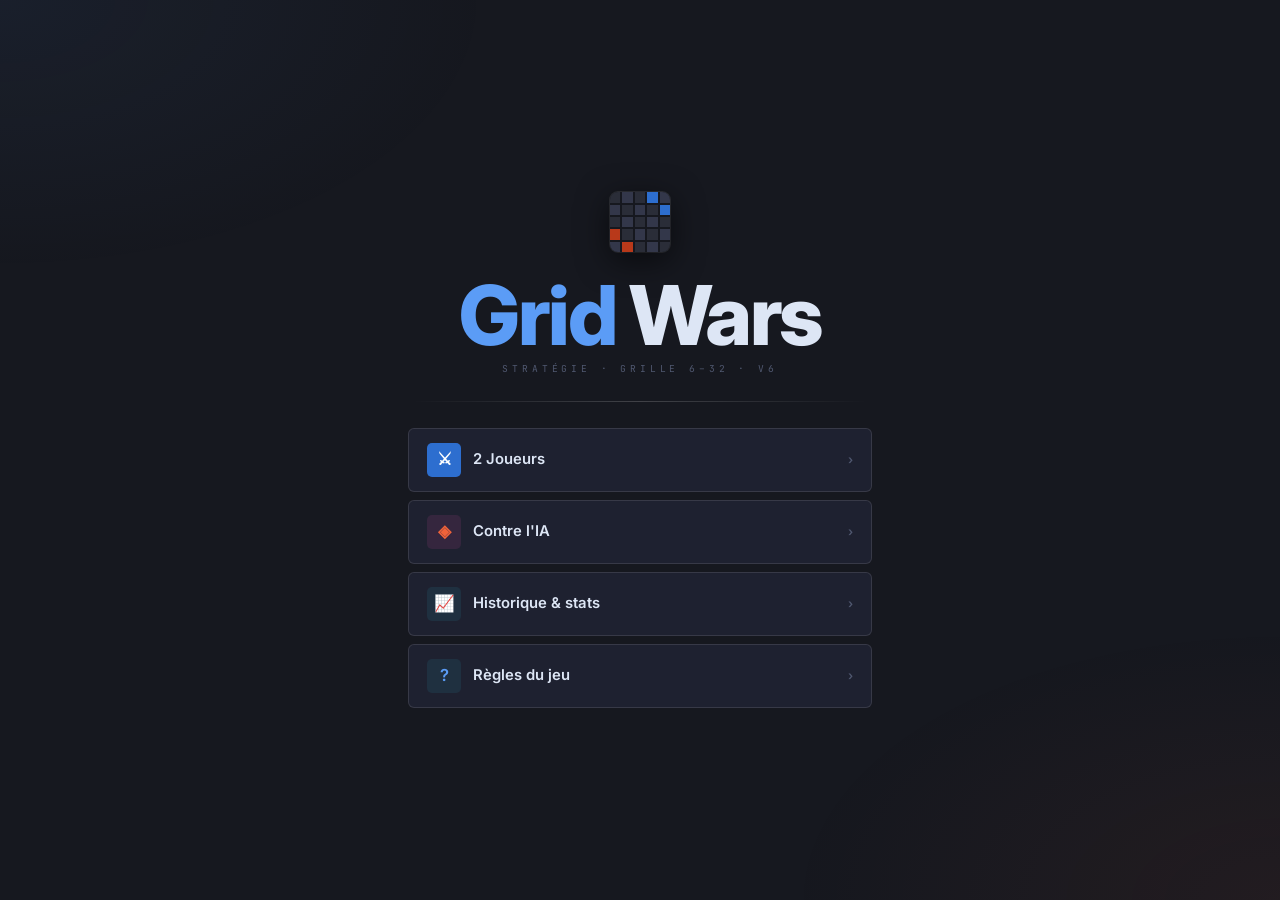
==== Grid-Wars-v4-menu.html @ 74c4ce73 "Add files via upload" ====
<!DOCTYPE html>
<html lang="fr" data-bs-theme="dark">
<head>
<meta charset="UTF-8">
<meta name="viewport" content="width=device-width, initial-scale=1.0">
<title>GRID WARS</title>
<link href="https://cdn.jsdelivr.net/npm/bootstrap@5.3.0/dist/css/bootstrap.min.css" rel="stylesheet">
<link href="https://fonts.googleapis.com/css2?family=Inter:wght@400;500;600;700;800&family=JetBrains+Mono:wght@400;500;600&display=swap" rel="stylesheet">
<style>
:root {
  /* ─ background layers */
  --bg:   #16181f;
  --bg2:  #1e2130;
  --bg3:  #252840;
  --bg4:  #2c3050;
  --surface: #11131a;

  /* ─ player 1 — electric blue */
  --p1:      #5b9cf6;
  --p1-d:    #2d6ecf;
  --p1-dim:  rgba(91,156,246,.14);
  --p1-bdr:  rgba(91,156,246,.5);

  /* ─ player 2 — red-orange */
  --p2:      #f0633a;
  --p2-d:    #b8391a;
  --p2-dim:  rgba(240,99,58,.14);
  --p2-bdr:  rgba(240,99,58,.5);

  /* ─ grid neutrals */
  --sq-a:   #2a2d38;   /* dark square  */
  --sq-b:   #33374a;   /* light square */

  /* ─ accents */
  --gold:   #e8b84b;
  --good:   #4caf7d;
  --danger: #e85555;

  /* ─ text */
  --txt:    #dde6f5;
  --txt-2:  #8f9fc0;
  --txt-3:  #505870;

  /* ─ borders */
  --bdr:    rgba(255,255,255,.06);
  --bdr-md: rgba(255,255,255,.11);
  --bdr-hi: rgba(255,255,255,.18);

  --r: 6px;
  --shadow: 0 4px 20px rgba(0,0,0,.55);
}

*,*::before,*::after{box-sizing:border-box;margin:0;padding:0}

html{font-size:16.5px}

body {
  font-family:'Inter',sans-serif;
  background:var(--bg);
  color:var(--txt);
  font-size:16.5px;
  line-height:1.25;
  height:100vh;
  overflow:hidden;
}

/* ─── BACKGROUND ─────────────────────────────── */
.bg-noise {
  position:fixed;inset:0;z-index:0;pointer-events:none;
  background:
    radial-gradient(ellipse 70% 55% at 0% 0%,  rgba(91,156,246,.06) 0%,transparent 55%),
    radial-gradient(ellipse 70% 55% at 100% 100%, rgba(240,99,58,.06) 0%,transparent 55%);
}

/* ─── SCREENS ─────────────────────────────────── */
.screen{
  display:none;position:relative;z-index:10;
  height:100vh;flex-direction:column;
  align-items:center;justify-content:center;
}
.screen.active{display:flex}

/* ═══════════════════════════════════════════════
   MENU
═══════════════════════════════════════════════ */
.menu-wrap{
  display:flex;flex-direction:column;align-items:center;
  text-align:center;width:100%;max-width:400px;padding:0 28px;
}

/* mini grid logo */
.logo-grid{
  display:grid;grid-template-columns:repeat(5,1fr);
  width:60px;height:60px;gap:2px;margin-bottom:22px;
  border-radius:8px;overflow:hidden;
  box-shadow:0 8px 32px rgba(0,0,0,.6), 0 0 0 1px var(--bdr-md);
}
.logo-grid .c{display:block}
.logo-grid .ca{background:var(--sq-a)}
.logo-grid .cb{background:var(--sq-b)}
.logo-grid .cp1{background:var(--p1-d)}
.logo-grid .cp2{background:var(--p2-d)}

.logo-name{
  font-size:clamp(2.6rem,9vw,5rem);
  font-weight:800;
  letter-spacing:-.03em;
  line-height:1;
  color:var(--txt);
}
.logo-name em{font-style:normal;color:var(--p1)}

.logo-tag{
  font-family:'JetBrains Mono',monospace;
  font-size:.58rem;letter-spacing:.4em;
  color:var(--txt-3);text-transform:uppercase;
  margin-top:6px;
}

.divider{
  width:100%;height:1px;
  margin:26px 0;
  background:linear-gradient(90deg,transparent,var(--bdr-hi),transparent);
}

.menu-btns{display:flex;flex-direction:column;gap:8px;width:100%}

/* ─ main buttons */
.mbtn{
  display:flex;align-items:center;gap:12px;
  padding:14px 18px;width:100%;
  background:var(--bg2);border:1px solid var(--bdr-md);
  border-radius:var(--r);cursor:pointer;
  font-family:'Inter',sans-serif;font-size:.9rem;font-weight:600;
  color:var(--txt);
  transition:background .15s,border-color .15s,transform .1s,box-shadow .15s;
  text-align:left;
}
.mbtn .ico{
  width:34px;height:34px;border-radius:5px;
  display:flex;align-items:center;justify-content:center;
  font-size:1rem;flex-shrink:0;
}
.mbtn .lbl{flex:1}
.mbtn .arr{color:var(--txt-3);font-size:.75rem;transition:transform .15s,color .15s}
.mbtn:hover{background:var(--bg3);border-color:var(--p1);box-shadow:0 0 0 3px rgba(91,156,246,.1);transform:translateY(-1px)}
.mbtn:hover .arr{transform:translateX(4px);color:var(--p1)}
.mbtn:active{transform:translateY(0)}
.mbtn.primary .ico{background:var(--p1-d);color:#fff}
.mbtn.vs .ico{background:#35263e;color:var(--p2)}
.mbtn.info .ico{background:#1f3040;color:var(--p1)}

/* ═══════════════════════════════════════════════
   SCREEN CARDS
═══════════════════════════════════════════════ */
.card-wrap{
  background:var(--bg2);border:1px solid var(--bdr-md);
  border-radius:12px;padding:32px 28px;
  max-width:510px;width:calc(100% - 40px);
  box-shadow:var(--shadow);
}
/* garde les vars si on combine avec .card Bootstrap */
.card-wrap.card{background:var(--bg2);border-color:var(--bdr-md)}
.card-title{
  font-size:clamp(1.4rem,3vw,1.9rem);font-weight:800;
  letter-spacing:-.02em;color:var(--txt);margin-bottom:3px;
}
.card-sub{
  font-family:'JetBrains Mono',monospace;font-size:.58rem;
  letter-spacing:.28em;color:var(--txt-3);text-transform:uppercase;
  margin-bottom:24px;
}

/* difficulty cards */
.diff-grid{display:grid;grid-template-columns:repeat(3,1fr);gap:10px;margin-bottom:20px}
.diff-card{
  background:var(--bg3);border:1px solid var(--bdr-md);border-radius:8px;
  padding:16px 8px;cursor:pointer;text-align:center;
  transition:border-color .15s,background .15s,transform .12s,box-shadow .15s;
}
.diff-card:hover{border-color:var(--p1);background:var(--bg4);transform:translateY(-2px);box-shadow:0 4px 16px rgba(91,156,246,.12)}
.diff-card .dk{font-size:1.6rem;margin-bottom:8px}
.diff-card .dl{font-family:'JetBrains Mono',monospace;font-size:.55rem;color:var(--p1);letter-spacing:.1em;text-transform:uppercase}
.diff-card .dd{font-size:.72rem;color:var(--txt-2);margin-top:3px}

.back{
  font-family:'JetBrains Mono',monospace;font-size:.6rem;
  color:var(--txt-3);letter-spacing:.15em;cursor:pointer;
  display:inline-flex;align-items:center;gap:6px;text-transform:uppercase;
  transition:color .15s;
}
.back::before{content:'←'}
.back:hover{color:var(--p1)}

/* rules */
.rules-list{list-style:none;display:flex;flex-direction:column;gap:6px;margin-bottom:18px}
.rules-list li{
  font-size:.84rem;line-height:1.5;padding:9px 12px;
  background:var(--bg3);border-radius:4px;
  border-left:3px solid var(--p1);color:var(--txt);
}
.rules-list li .tag{color:var(--p1);font-weight:700;margin-right:4px}
.rules-list li .cost{color:var(--gold);font-family:'JetBrains Mono',monospace;font-size:.78rem}
.rules-note{
  font-size:.78rem;color:var(--txt-2);
  border-top:1px solid var(--bdr);padding-top:12px;line-height:1.8;
}
.rules-note strong{color:var(--gold)}

/* ═══════════════════════════════════════════════
   GAME
═══════════════════════════════════════════════ */
#game{justify-content:flex-start;padding:0;align-items:stretch}

/* ── HUD bar */
.hud{
  width:100%;display:flex;align-items:stretch;
  background:var(--bg2);border-bottom:1px solid var(--bdr-md);
  flex-shrink:0;position:relative;z-index:20;
}
.hud::after{
  content:'';position:absolute;bottom:-1px;left:0;right:0;height:2px;
  background:linear-gradient(90deg,var(--p1),transparent 35%,transparent 65%,var(--p2));
  opacity:.45;
}

/* HUD multi-joueurs (jusqu'à 4) */
#hudStrip{display:flex;flex-wrap:wrap;align-items:stretch;flex:1;gap:0}
.hud-chip{
  flex:1 1 22%;min-width:100px;display:flex;flex-direction:column;justify-content:center;
  padding:8px 10px;gap:4px;position:relative;border-right:1px solid var(--bdr);
  text-align:left;
}
.hud-chip:last-child{border-right:none}
.hud-chip .hud-bar{width:100%;max-width:140px}
.hud-chip .hud-row{flex-direction:row}
.hud-chip.p-right{text-align:right;align-items:flex-end}
.hud-chip.p-right .hud-row{flex-direction:row-reverse}
.hud-chip::before{
  content:'';position:absolute;left:0;top:0;bottom:0;width:3px;
  background:var(--chip);box-shadow:0 0 8px var(--chip);
  opacity:.35;
}
.hud-chip.active-turn::before{opacity:1}
.hud-chip.active-turn{
  filter:brightness(1.25) saturate(1.18);
}
.hud-side{display:none}
.hud-name{
  font-family:'JetBrains Mono',monospace;
  font-size:.55rem;
  letter-spacing:.12em;color:var(--txt-3);text-transform:uppercase;
}
.hud-pts{
  font-size:clamp(.85rem,1.8vw,1.15rem);
  font-weight:800;letter-spacing:-.02em;line-height:1;
  color:var(--chip);
}
.hud-row{display:flex;align-items:center;gap:8px}
.hud-bar{
  width:clamp(50px,7vw,120px);height:3px;
  background:rgba(255,255,255,.06);border-radius:2px;overflow:hidden;
}
.hud-bar-fill{height:100%;border-radius:2px;transition:width .35s ease;background:var(--chip)}
.hud-res{font-family:'JetBrains Mono',monospace;font-size:.55rem;color:var(--gold)}
.hud-stars{display:flex;gap:3px;align-items:center}
.hud-stars .star{
  font-size:.62rem;
  line-height:1;
  color:rgba(255,255,255,.18);
  transform:translateY(1px);
}
.hud-stars .star.on{
  color:var(--c);
  text-shadow:0 0 10px color-mix(in srgb,var(--c) 55%, transparent);
  animation:starPulse .9s ease-in-out infinite;
}

.hud-center{
  display:flex;flex-direction:column;align-items:center;
  justify-content:center;padding:8px 12px;min-width:72px;gap:3px;
  flex:0 0 auto;border-left:1px solid var(--bdr);border-right:1px solid var(--bdr);
}
.hud-turn{
  font-family:'JetBrains Mono',monospace;
  font-size:.62rem;
  color:var(--gold);letter-spacing:.1em;
}
.hud-who{font-size:.65rem;font-weight:700;color:var(--txt-2);letter-spacing:.03em;text-align:center;max-width:8rem}
.hud-actions{font-size:.58rem;color:var(--txt-3);font-family:'JetBrains Mono',monospace}
.hud-dot{
  width:7px;height:7px;border-radius:50%;
  animation:dotPulse 1.8s ease-in-out infinite;
}
@keyframes dotPulse{0%,100%{transform:scale(1);opacity:.8}50%{transform:scale(1.45);opacity:1}}

/* ── GRID */
.grid-wrap{
  flex:1;width:100%;overflow:hidden;
  cursor:grab;touch-action:none;position:relative;
  background:var(--surface);
}
.grid-wrap:active{cursor:grabbing}
#gridPan{width:100%;transform-origin:top left;will-change:transform}

/* colonnes = CONFIG.gridSize (défini en JS dans render()) */
.grid{
  display:grid;
  grid-template-columns:repeat(12,1fr); /* fallback avant 1er render */
  gap:1px;width:100%;aspect-ratio:1;
  padding:1px;background:rgba(0,0,0,.5);
}

.tile{
  aspect-ratio:1;cursor:pointer;
  display:flex;align-items:center;justify-content:center;
  font-size:clamp(.7rem,1.2vw,1.5rem);
  transition:filter .12s,box-shadow .12s;
  position:relative;overflow:hidden;
  user-select:none;
  border-radius:6px;
  border:2px solid transparent;
}
.tile.sq-a{background:var(--sq-a)}
.tile.sq-b{background:var(--sq-b)}
.tile:hover{filter:brightness(1.18)}

/* Couleurs tuiles joueurs : --pc par joueur (injecté JS #dynamicColors) */
.tile.p1,.tile.p2,.tile.p3,.tile.p4{--pc:var(--p1)}
.tile.p2{--pc:var(--p2)}
.tile.p3{--pc:var(--p3)}
.tile.p4{--pc:var(--p4)}
.tile.p1,.tile.p2,.tile.p3,.tile.p4{
  background:linear-gradient(145deg,color-mix(in srgb,var(--pc) 88%,#000),color-mix(in srgb,var(--pc) 52%,#2a2a3a))!important;
  box-shadow:inset 0 0 0 1.5px color-mix(in srgb,var(--pc) 75%,transparent),0 0 8px color-mix(in srgb,var(--pc) 35%,transparent);
  border:2px solid color-mix(in srgb,var(--pc) 65%,transparent)!important;
}

.tile.citadel{
  animation:cPulse 2.8s ease-in-out infinite;
  border-style:dashed!important;
  box-shadow:inset 0 0 0 2.5px var(--pc),0 0 18px color-mix(in srgb,var(--pc) 45%,transparent)!important;
  border-color:color-mix(in srgb,var(--pc) 80%,#fff)!important;
}
@keyframes cPulse{0%,100%{transform:scale(1)}50%{transform:scale(1.07)}}

/* playable / attackable highlights */
.tile.playable{
  cursor:crosshair;
  box-shadow:inset 0 0 0 2px rgba(232,184,75,.9) !important;
  animation:playBlink .85s ease-in-out infinite;
  border:2px solid rgba(232,184,75,.8);
}
.tile.playable::after{content:'';position:absolute;inset:0;background:rgba(232,184,75,.1)}
@keyframes playBlink{0%,100%{filter:brightness(1.05)}50%{filter:brightness(1.25)}}

.tile.attackable{
  cursor:crosshair;
  box-shadow:inset 0 0 0 2px rgba(232,85,85,.9) !important;
  animation:atkBlink .65s ease-in-out infinite;
  border:2px dashed rgba(232,85,85,.9);
}
.tile.attackable::after{content:'';position:absolute;inset:0;background:rgba(232,85,85,.12)}
@keyframes atkBlink{0%,100%{filter:brightness(1)}50%{filter:brightness(1.2)}}

/* tile spawn animation */
@keyframes tSpawn{
  0%  {transform:scale(.2) rotate(-12deg);opacity:0}
  70% {transform:scale(1.1) rotate(2deg)}
  100%{transform:scale(1) rotate(0);opacity:1}
}
.tile.just-placed{animation:tSpawn .3s cubic-bezier(.34,1.56,.64,1) forwards}

/* tile icons */
.tile-ico{
  position:relative;z-index:1;
  font-size:clamp(2.3rem,3.85vw,4.7rem);
  line-height:1;pointer-events:none;
  filter:drop-shadow(0 1px 2px rgba(0,0,0,.6));
}

/* ── ACTION BAR (DYNAMIC ISLAND) */
.action-bar{
  width:auto;display:flex;align-items:center;gap:0;padding:0;
  background:transparent;border:none;
  flex-shrink:0;position:absolute;bottom:20px;left:50%;transform:translateX(-50%);z-index:20;
}

/* island container */
.action-bar::before{
  content:'';position:absolute;inset:-8px;
  background:var(--bg2);border:1px solid var(--bdr-md);
  border-radius:50px;z-index:-1;
  box-shadow:0 12px 40px rgba(0,0,0,.7);
}

.abtn{
  display:flex;align-items:center;justify-content:center;gap:6px;
  padding:10px 14px;border-radius:0;cursor:pointer;
  font-family:'Inter',sans-serif;font-size:.75rem;font-weight:600;
  background:transparent;border:none;color:var(--txt);
  transition:color .15s,background .15s;
  position:relative;z-index:1;
}

.abtn:first-child{border-radius:50px 0 0 50px;padding-left:18px}
.abtn:last-child{border-radius:0 50px 50px 0;padding-right:18px}

.abtn:not(.sq):hover{
  background:rgba(91,156,246,.15);color:var(--p1);
}

.abtn.sq{
  flex:0 0 auto;padding:12px 12px;font-size:1rem;
  border-radius:50%;background:rgba(91,156,246,.2);
  border:1px solid rgba(91,156,246,.4);
  margin:0 4px;
  transition:background .15s,border-color .15s,transform .15s;
}

.abtn.sq:hover{
  background:var(--p1);border-color:var(--p1);
  color:#fff;transform:scale(1.1);
}

.abtn.sq.primary{
  background:var(--p1-d);border-color:var(--p1);
  color:#fff;font-weight:700;
}

.abtn.sq.primary:hover{
  background:var(--p1);transform:scale(1.15);
  box-shadow:0 0 16px rgba(91,156,246,.4);
}

/* ═══════════════════════════════════════════════
   RADIAL MENU  ← fixed version
═══════════════════════════════════════════════ */
#radialMenu{
  display:none;
  position:fixed;
  left:0;top:0;          /* ← critical: anchor at viewport origin */
  width:0;height:0;
  z-index:900;
  pointer-events:none;
  --radP: var(--p1);
}
#radialMenu.open{display:block;pointer-events:all}

.rad-overlay{
  position:fixed;inset:0;z-index:-1;
  background:rgba(16,18,26,.6);
  backdrop-filter:blur(5px);
}

.rad-btn{
  position:absolute;
  width:clamp(60px,5.8vw,82px);
  height:clamp(70px,7vw,95px);
  border-radius:10px;
  background:var(--bg3);
  border:1.5px solid var(--bdr-hi);
  display:flex;flex-direction:column;align-items:center;justify-content:center;gap:2px;
  cursor:pointer;
  /* centre on the computed point via transform only – no negative margins */
  transform:translate(-50%,-50%) scale(1);
  font-size:clamp(1.6rem,2.2vw,2rem);
  box-shadow:0 8px 28px rgba(0,0,0,.65);
  transition:background .14s,border-color .14s,box-shadow .14s;
  animation:radPop .2s cubic-bezier(.34,1.56,.64,1) both;
  opacity:0;
  z-index:2;
}
@keyframes radPop{
  0%  {opacity:0;transform:translate(-50%,-50%) scale(.15)}
  100%{opacity:1;transform:translate(-50%,-50%) scale(1)}
}
.rad-btn:not(.cant):hover{
  background:color-mix(in srgb,var(--radP) 28%, var(--bg3));
  border-color:var(--radP);
  box-shadow:0 8px 28px rgba(0,0,0,.55),0 0 0 3px color-mix(in srgb,var(--radP) 30%, transparent);
  transform:translate(-50%,-50%) scale(1.08) !important;
}
.rad-btn.cant{opacity:.22;cursor:not-allowed;pointer-events:none}

.rad-lbl{
  font-family:'Inter',sans-serif;
  font-size:.48rem;color:var(--txt);line-height:1;
  letter-spacing:.02em;font-weight:600;
}
.rad-btn:not(.cant):hover .rad-lbl{color:#fff}

.rad-center{
  position:absolute;
  width:28px;height:28px;border-radius:50%;
  background:var(--bg2);border:1px solid var(--bdr-hi);
  display:flex;align-items:center;justify-content:center;
  cursor:pointer;
  transform:translate(-50%,-50%);
  color:var(--txt-3);font-size:.85rem;
  transition:.15s;z-index:1;
}
.rad-center{z-index:5;}
.rad-center:hover{border-color:var(--danger);color:var(--danger)}

/* ═══════════════════════════════════════════════
   MODAL
═══════════════════════════════════════════════ */
.modal-content{
  background:var(--bg2) !important;
  border:1px solid var(--bdr-hi) !important;
  box-shadow:0 24px 64px rgba(0,0,0,.7) !important;
  border-radius:10px !important;
  font-family:'Inter',sans-serif;
}
.modal-header{
  background:var(--bg3) !important;
  border-bottom:1px solid var(--bdr) !important;
  padding:14px 20px !important;
}
.modal-title-text{
  font-size:.95rem;font-weight:800;
  letter-spacing:-.01em;color:var(--txt);
}
.modal-body{padding:18px 20px !important;color:var(--txt)}
.btn-close-white{filter:invert(1) opacity(.4)}
.btn-close-white:hover{filter:invert(1) opacity(.9)}

.atk-preview{
  background:var(--bg3);border:1px solid rgba(240,99,58,.2);
  border-radius:8px;padding:14px;margin-bottom:14px;
  display:flex;align-items:center;gap:14px;
}
.atk-preview .a-ico{font-size:7rem}
.atk-preview .a-info{
  font-family:'JetBrains Mono',monospace;font-size:.68rem;
  color:var(--txt-2);line-height:1.75;
}
.atk-preview .a-info strong{
  display:block;font-family:'Inter',sans-serif;
  font-size:.9rem;font-weight:700;color:var(--txt);margin-bottom:3px;
}

.btn-atk{
  width:100%;background:transparent;
  border:1.5px solid var(--p2);color:var(--p2);
  font-family:'Inter',sans-serif;font-weight:700;font-size:.88rem;
  padding:12px;border-radius:var(--r);cursor:pointer;
  transition:.2s;
}
.btn-atk:hover:not(:disabled){
  background:var(--p2);color:#fff;
  box-shadow:0 4px 16px rgba(240,99,58,.3);
}
.btn-atk:disabled{opacity:.2;cursor:not-allowed}

/* ═══════════════════════════════════════════════
   WIN OVERLAY
═══════════════════════════════════════════════ */
.win-overlay{
  position:fixed;inset:0;z-index:950;
  display:none;align-items:center;justify-content:center;flex-direction:column;
  background:rgba(16,18,26,.92);backdrop-filter:blur(14px);
}
.win-overlay.active{display:flex}

.win-badge{
  background:var(--bg2);border:1px solid var(--bdr-hi);
  border-radius:16px;padding:48px 60px;text-align:center;
  box-shadow:0 32px 80px rgba(0,0,0,.7);
  display:flex;flex-direction:column;align-items:center;gap:12px;
  animation:wSlide .5s cubic-bezier(.22,1,.36,1) forwards;
}
@keyframes wSlide{
  0%{transform:translateY(36px);opacity:0}
  100%{transform:translateY(0);opacity:1}
}
.win-icon{
  font-size:3.2rem;
  animation:wIcon .65s .25s cubic-bezier(.34,1.56,.64,1) both;
}
@keyframes wIcon{
  0%{transform:scale(0) rotate(-25deg);opacity:0}
  100%{transform:scale(1) rotate(0);opacity:1}
}
.win-title{
  font-size:clamp(1.8rem,7vw,3.2rem);
  font-weight:800;letter-spacing:-.03em;
}
.win-title.p1{color:var(--p1)}
.win-title.p2{color:var(--p2)}
.win-sub{
  font-family:'JetBrains Mono',monospace;font-size:.62rem;
  color:var(--txt-3);letter-spacing:.3em;text-transform:uppercase;
}
#particleCanvas{position:fixed;inset:0;width:100%;height:100%;pointer-events:none;z-index:-1}

/* ─ util */
.mt3{margin-top:14px!important}

/* ══ TINTS UNITÉS (couleur joueur = --pc) ══════════════════════════════ */
.tile.t-outpost{background:linear-gradient(145deg,color-mix(in srgb,var(--pc) 95%,#fff),color-mix(in srgb,var(--pc) 60%,#ccc))!important}
.tile.t-bastion{background:linear-gradient(145deg,color-mix(in srgb,var(--pc) 55%,#000),color-mix(in srgb,var(--pc) 70%,#1e293b))!important}
.tile.t-fortress{background:linear-gradient(145deg,color-mix(in srgb,var(--pc) 35%,#000),color-mix(in srgb,var(--pc) 50%,#0f172a))!important}
.tile.t-reserve{background:linear-gradient(145deg,color-mix(in srgb,var(--pc) 45%,#0369a1),color-mix(in srgb,var(--pc) 65%,#38bdf8))!important}
.tile.t-armory{background:linear-gradient(145deg,color-mix(in srgb,var(--pc) 40%,#334155),color-mix(in srgb,var(--pc) 55%,#64748b))!important}

/* ══ ACTION BAR BUTTONS ══════════════════════════ */
.abtn-eco{
  padding:10px 30px;font-size:.82rem;font-weight:700;letter-spacing:.01em;
  background:rgba(91,156,246,.18);color:var(--p1);
  border-left:1px solid var(--bdr-hi);border-right:1px solid var(--bdr-hi);
  white-space:nowrap;
}
.abtn-eco:hover{background:var(--p1-d);color:#fff;}

/* ══ ATTACK RADIAL ══════════════════════════════ */
.rad-btn.atk{border-color:rgba(240,99,58,.5) !important;background:rgba(40,15,10,.85);}
.rad-btn.atk:not(.cant):hover{
  background:rgba(184,57,26,.9);border-color:var(--p2)!important;
  box-shadow:0 8px 28px rgba(0,0,0,.55),0 0 0 3px rgba(240,99,58,.25);
  transform:translate(-50%,-50%) scale(1.12) !important;
}
.rad-btn.atk:not(.cant):hover .rad-lbl,.rad-btn.atk:not(.cant):hover .rad-cost{color:#fff;}
.rad-center.atk{
  width:62px;height:62px;border-radius:50%;
  background:rgba(60,10,10,.8);border-color:rgba(240,99,58,.7);
  color:var(--p2);font-size:.6rem;font-weight:700;
  text-align:center;line-height:1.25;
}
.rad-cost{
  font-family:'JetBrains Mono',monospace;
  font-size:.52rem;color:var(--txt-2);display:block;
}

/* ══ STATS MODAL ═════════════════════════════════ */
.stat-grid{display:grid;grid-template-columns:1fr auto;gap:5px 12px;font-size:.82rem}
.stat-key{color:var(--txt-2)}
.stat-val{text-align:right;font-family:'JetBrains Mono',monospace;font-weight:600;color:var(--txt)}
.stat-winner{
  margin-top:12px;padding:10px 14px;
  background:var(--bg3);border:1px solid var(--bdr-hi);border-radius:6px;
  text-align:center;font-size:.84rem;
}

/* stats : camembert + chances (étoiles/diamants) */
.stat-pie{
  width:150px;height:150px;border-radius:50%;
  background:conic-gradient(from 90deg, var(--c1) 0 var(--a1), var(--c2) var(--a1) 100%);
  position:relative; display:flex;align-items:center;justify-content:center;
  border:1px solid var(--bdr-hi);
  box-shadow:0 12px 38px rgba(0,0,0,.45);
}
.stat-pie::after{
  content:''; position:absolute;
  width:64%;height:64%; border-radius:50%;
  background:rgba(17,19,26,.78);
  border:1px solid rgba(255,255,255,.08);
}
.stat-pie .stat-pie-inner{
  position:relative; z-index:2;
  text-align:center;
  font-family:'JetBrains Mono',monospace;
  font-weight:900;
  letter-spacing:.04em;
  font-size:.78rem;
  color:var(--txt);
}
.win-stars{display:flex;gap:4px;align-items:center;justify-content:flex-end}
.win-stars .star{
  font-size:1.05rem;
  line-height:1;
  color:rgba(255,255,255,.18);
  transform:translateY(1px);
}
.win-stars .star.on{
  color:var(--c);
  text-shadow:0 0 10px color-mix(in srgb,var(--c) 55%, transparent);
  animation:starPulse .9s ease-in-out infinite;
}
@keyframes starPulse{
  0%,100%{filter:brightness(1);transform:translateY(1px) scale(1)}
  50%{filter:brightness(1.35);transform:translateY(0px) scale(1.08)}
}

/* config IA : multiplicateurs + range (évite 2e bloc <style>) */
.multiplier-btn{
  padding:10px;background:var(--bg3);border:1px solid var(--bdr);border-radius:5px;
  color:var(--txt);cursor:pointer;font-weight:600;font-family:'JetBrains Mono',monospace;font-size:.85rem;
  transition:background .15s,border-color .15s,color .15s;
}
.multiplier-btn:hover{background:var(--bg4);border-color:var(--p1);color:var(--p1)}
.multiplier-btn.active{background:var(--p1);border-color:var(--p1);color:#fff}
input[type="range"]{cursor:pointer;accent-color:var(--p1)}
input[type="range"]::-webkit-slider-thumb{-webkit-appearance:none;appearance:none;width:16px;height:16px;border-radius:50%;background:var(--p1);cursor:pointer;border:none}
input[type="range"]::-moz-range-thumb{width:16px;height:16px;border-radius:50%;background:var(--p1);cursor:pointer;border:none}

/* écran menu : carte Bootstrap + thème perso */
.screen-card{max-width:520px}

/* -------- setup : plus compact + actions toujours cliquables -------- */
#setup .card-wrap{
  max-height:88vh;
  overflow:auto;
  display:flex;
  flex-direction:column;
  padding:26px 22px;
}
#setup .setup-actions{
  position:sticky;
  bottom:0;
  z-index:50;
  margin-top:auto;
  background:rgba(30,33,48,.92);
  backdrop-filter:blur(10px);
  border-top:1px solid var(--bdr-md);
  padding:14px 0 18px;
}
#setup .setup-actions .btn{
  padding:.6rem .9rem;
  font-weight:700;
}

/* -------- tour banner (milieu de l'écran) -------- */
#turnBanner{
  position:fixed;
  left:50%;
  top:50%;
  transform:translate(-50%,-50%);
  z-index:1200;
  pointer-events:none;
  opacity:0;
  transition:opacity .18s ease;
  display:flex;
  align-items:center;
  justify-content:center;
  padding:14px 22px;
  border-radius:16px;
  background:rgba(17,19,26,.68);
  border:1px solid rgba(255,255,255,.16);
  backdrop-filter:blur(14px);
  font-family:'JetBrains Mono',monospace;
  font-weight:800;
  letter-spacing:.02em;
  color:var(--gold);
  text-align:center;
}
#turnBanner.show{
  opacity:1;
  animation:turnBannerPop .7s cubic-bezier(.2,1,.3,1) both;
}
#turnBanner.hide{
  opacity:0;
  animation:turnBannerFadeOut .35s ease both;
}
@keyframes turnBannerPop{
  0%{ transform:translate(-50%,-50%) scale(.92); filter:brightness(.92); }
  60%{ transform:translate(-50%,-50%) scale(1.08); filter:brightness(1.2); }
  100%{ transform:translate(-50%,-50%) scale(1); }
}
@keyframes turnBannerFadeOut{
  0%{ opacity:1; transform:translate(-50%,-50%) scale(1); filter:brightness(1); }
  100%{ opacity:0; transform:translate(-50%,-50%) scale(.98); filter:brightness(.92); }
}

.hud-center.is-bot-turn .hud-dot{
  filter:brightness(1.35) saturate(1.22);
}
.hud-center.is-human-turn .hud-dot{
  filter:brightness(1.18) saturate(1.06);
}

/* Bot turn indicator (HUD top-left area) */
.bot-turn-hud{
  display:none;
  flex-direction:column;
  align-items:flex-start;
  gap:6px;
}
.bot-turn-text{
  font-family:'JetBrains Mono',monospace;
  font-weight:800;
  letter-spacing:.06em;
  font-size:.62rem;
  color:var(--gold);
  text-transform:uppercase;
}
.bot-turn-time-box{
  padding:6px 10px;
  border-radius:10px;
  background:rgba(17,19,26,.55);
  border:1px solid rgba(255,255,255,.14);
  backdrop-filter:blur(10px);
}
.bot-turn-time{
  font-family:'JetBrains Mono',monospace;
  font-weight:900;
  color:var(--txt);
  font-size:.62rem;
}
.hud-center.is-bot-turn{
  align-items:flex-start;
  justify-content:flex-start;
  padding-top:6px;
}
.hud-center.is-bot-turn .hud-dot,
.hud-center.is-bot-turn .hud-turn,
.hud-center.is-bot-turn .hud-who{
  display:none;
}
.hud-center.is-bot-turn .bot-turn-hud{
  display:flex;
}
</style>
</head>
<body>
<!-- Fichier monopage : écrans .screen (un seul .active), logique jeu en bas du <script> -->
<div class="bg-noise" aria-hidden="true"></div>

<!-- ═══════ MENU ═══════ -->
<div id="mMenu" class="screen active">
  <div class="menu-wrap card bg-transparent border-0 shadow-none screen-card mx-auto">

    <!-- Logo grid -->
    <div class="logo-grid">
      <span class="c ca"></span><span class="c cb"></span><span class="c ca"></span><span class="c cp1"></span><span class="c cb"></span>
      <span class="c cb"></span><span class="c ca"></span><span class="c cb"></span><span class="c ca"></span><span class="c cp1"></span>
      <span class="c ca"></span><span class="c cb"></span><span class="c ca"></span><span class="c cb"></span><span class="c ca"></span>
      <span class="c cp2"></span><span class="c ca"></span><span class="c cb"></span><span class="c ca"></span><span class="c cb"></span>
      <span class="c cb"></span><span class="c cp2"></span><span class="c ca"></span><span class="c cb"></span><span class="c ca"></span>
    </div>

    <div class="logo-name"><em>Grid</em> Wars</div>
    <div class="logo-tag">Stratégie · grille 6–32 · v6</div>

    <div class="divider"></div>

    <div class="menu-btns">
      <button class="mbtn primary" onclick="openSetup(0)">
        <span class="ico">⚔</span>
        <span class="lbl">2 Joueurs</span>
        <span class="arr">›</span>
      </button>
      <button class="mbtn vs" onclick="openSetup(1)">
        <span class="ico">◈</span>
        <span class="lbl">Contre l'IA</span>
        <span class="arr">›</span>
      </button>
      <button class="mbtn info" onclick="go('history')">
        <span class="ico">📈</span>
        <span class="lbl">Historique & stats</span>
        <span class="arr">›</span>
      </button>
      <button class="mbtn info" onclick="go('rules')">
        <span class="ico">?</span>
        <span class="lbl">Règles du jeu</span>
        <span class="arr">›</span>
      </button>
    </div>
  </div>
</div>

<!-- ═══════ CONFIG PARTIE (2J + IA) ═══════ -->
<div id="setup" class="screen">
  <div class="card-wrap card border-secondary shadow screen-card mx-auto" style="max-width:600px">
    <div class="card-title" id="setupTitle">Partie</div>
    <div class="card-sub" id="setupSub">Réglages</div>

    <div class="mb-4">
      <label class="form-label fw-semibold mb-2 d-block">📐 Taille de la grille</label>
      <div class="d-flex gap-2 align-items-center">
        <input type="range" class="form-range flex-grow-1" id="gridSizeSlider" min="6" max="32" value="8" oninput="CONFIG.gridSize=+this.value;updateConfigDisplay()">
        <span id="gridSizeVal" class="fw-bold font-monospace text-nowrap" style="font-family:'JetBrains Mono',monospace;color:var(--p1);min-width:3.5rem">8×8</span>
      </div>
    </div>

    <div class="mb-4" id="wrapDiffIA">
      <label class="form-label fw-semibold mb-2 d-block">🤖 Difficulté de l'IA</label>
      <div class="d-flex gap-2 align-items-center mb-2">
        <input type="range" class="form-range flex-grow-1" id="diffSlider" min="0" max="1" step="0.1" value="0.5" oninput="CONFIG.botDifficulty=+this.value;updateConfigDisplay()">
        <span id="diffVal" class="fw-bold font-monospace text-nowrap small" style="font-family:'JetBrains Mono',monospace;color:var(--p2);min-width:5.5rem">Normal</span>
      </div>
      <p class="small text-secondary mb-0">L'IA adapte agressivité / éco / rush selon la difficulté et l'estimation de victoire. Quand le curseur est haut, les bots passent en mode 🔥 Enfer.</p>
    </div>

    <div class="mb-4">
      <label class="form-label fw-semibold mb-2 d-block">🤖 Bots aux autres coins (hors J1–J2)</label>
      <select class="form-select form-select-sm bg-dark text-light border-secondary" id="extraBotsSelect" onchange="CONFIG.extraBots=+this.value;updateConfigDisplay()">
        <option value="0">Aucun (partie classique 1v1)</option>
        <option value="1">1 bot (coin sup. gauche)</option>
        <option value="2">2 bots (coins restants)</option>
      </select>
      <p class="small text-secondary mt-1 mb-0">Les bots supplémentaires sont toujours contrôlés par l'IA.</p>
    </div>

    <div class="mb-4 form-check">
      <input type="checkbox" class="form-check-input" id="baseShieldCheck" onchange="CONFIG.baseShield=this.checked;updateConfigDisplay()">
      <label class="form-check-label fw-semibold" for="baseShieldCheck">🛡️ Citadelle de secours — construire une citadelle (+50 pts)</label>
    </div>

    <div class="mb-4">
      <label class="form-label fw-semibold mb-2 d-block">💰 Multiplicateur (revenus tour / économie)</label>
      <div class="row row-cols-2 row-cols-sm-5 g-2">
        <div class="col"><button type="button" class="multiplier-btn w-100" data-mult="0.5" onclick="CONFIG.pointsMultiplier=0.5;updateConfigDisplay()">×0.5</button></div>
        <div class="col"><button type="button" class="multiplier-btn active w-100" data-mult="1" onclick="CONFIG.pointsMultiplier=1;updateConfigDisplay()">×1</button></div>
        <div class="col"><button type="button" class="multiplier-btn w-100" data-mult="2" onclick="CONFIG.pointsMultiplier=2;updateConfigDisplay()">×2</button></div>
        <div class="col"><button type="button" class="multiplier-btn w-100" data-mult="3" onclick="CONFIG.pointsMultiplier=3;updateConfigDisplay()">×3</button></div>
        <div class="col"><button type="button" class="multiplier-btn w-100" data-mult="10" onclick="CONFIG.pointsMultiplier=10;updateConfigDisplay()">×10</button></div>
      </div>
    </div>

    <div class="mb-2">
      <label class="form-label fw-semibold mb-2 d-block">🎨 Couleurs (appliquées en partie)</label>
      <div class="row g-3">
        <div class="col-md-6">
          <div class="small text-secondary mb-1">Joueur 1</div>
          <div class="d-flex gap-2 align-items-center">
            <input type="color" class="form-control form-control-color" id="p1ColorPicker" value="#5b9cf6" title="J1" onchange="CONFIG.p1Color=this.value;updateConfigDisplay()">
            <div id="p1ColorPreview" class="flex-grow-1 rounded border" style="height:40px;background:#5b9cf6;border-color:rgba(91,156,246,.35)!important"></div>
          </div>
        </div>
        <div class="col-md-6">
          <div class="small text-secondary mb-1">Autres joueurs (dérivées)</div>
          <div class="d-flex flex-column gap-1 small font-monospace">
            <div class="d-flex align-items-center gap-2"><span class="text-secondary" style="min-width:1.5rem">2</span><div id="p2ColorPreview" class="flex-grow-1 rounded border" style="height:22px;background:#f0633a"></div></div>
            <div class="d-flex align-items-center gap-2"><span class="text-secondary" style="min-width:1.5rem">3</span><div id="p3ColorPreview" class="flex-grow-1 rounded border" style="height:22px;background:#888"></div></div>
            <div class="d-flex align-items-center gap-2"><span class="text-secondary" style="min-width:1.5rem">4</span><div id="p4ColorPreview" class="flex-grow-1 rounded border" style="height:22px;background:#aaa"></div></div>
          </div>
        </div>
      </div>
    </div>

    <div class="setup-actions d-flex flex-wrap gap-2 align-items-center justify-content-between px-0">
      <button type="button" class="btn btn-outline-secondary" onclick="go('mMenu')">← Retour</button>
      <button type="button" class="btn btn-outline-danger" onclick="go('mMenu')">Annuler</button>
      <button type="button" class="btn btn-primary flex-grow-1" onclick="startGameFromSetup()">⚔ Démarrer</button>
    </div>
  </div>
</div>

<!-- ═══════ HISTORIQUE ═══════ -->
<div id="history" class="screen">
  <div class="card-wrap card border-secondary shadow screen-card mx-auto" style="max-width:640px;max-height:90vh;overflow:auto">
    <div class="card-title">Historique</div>
    <div class="card-sub">Parties & agrégats</div>
    <div id="historyAggregates" class="small mb-3 p-3 rounded bg-dark bg-opacity-50 border border-secondary border-opacity-25"></div>
    <div id="historyList" class="d-flex flex-column gap-2"></div>
    <button type="button" class="btn btn-outline-secondary mt-3 w-100" onclick="go('mMenu')">← Menu</button>
  </div>
</div>

<!-- ═══════ RÈGLES ═══════ -->
<div id="rules" class="screen">
  <div class="card-wrap card border-secondary shadow screen-card mx-auto">
    <div class="card-title">Règles du jeu</div>
    <div class="card-sub">Unités & mécaniques</div>
    <ul class="rules-list">
      <li><span class="tag">△ Avant-poste</span><span class="cost">C:1 R:1</span> — Étend le territoire, bon marché</li>
      <li><span class="tag">◇ Bastion</span><span class="cost">C:3 R:3</span> — Structure défensive solide</li>
      <li><span class="tag">⬡ Forteresse</span><span class="cost">C:5 R:5</span> — Très difficile à détruire</li>
      <li><span class="tag">◆ Réserve</span><span class="cost">C:5 R:1</span> — +1 revenu/tour via Économie</li>
      <li><span class="tag">⚒ Armurerie</span><span class="cost">C:8 R:3</span> — +1 <strong>action</strong> (pose/assaut)</li>
      <li><span class="tag">★ Citadelle</span><span class="cost">R:12</span> — Détruire la <strong>dernière</strong> citadelle = victoire/élimination</li>
    </ul>
    <div class="rules-note">
      Constructions <strong>adjacentes</strong> à votre territoire uniquement.<br>
      Attaquer coûte la <strong>résistance</strong> de la cible.<br>
      <strong>Économie</strong> = (1 pt + revenus Réserves) × multiplicateur — termine le tour.<br>
      <strong>Citadelle de secours</strong> (option) : si activé, vous pouvez construire jusqu'à <strong>2 citadelles</strong> (50 pts). On n'élimine un joueur que lorsqu'il n'a <strong>plus aucune citadelle</strong>.
    </div>
    <div class="back mt3" onclick="go('mMenu')">Menu Principal</div>
  </div>
</div>

<!-- ═══════ GAME ═══════ -->
<div id="game" class="screen">

  <div class="hud" id="hud">
    <div id="hudStrip"></div>
    <div class="hud-center" id="hudCenter">
      <div class="hud-dot" id="hudDot"></div>
      <div class="hud-turn" id="turnInfo">Tour 1</div>
      <div class="hud-who" id="turnPlayer">Joueur 1</div>
      <div class="bot-turn-hud" id="botTurnHud" aria-hidden="true">
        <div class="bot-turn-text" id="botTurnText">Au tour de BOT 1</div>
        <div class="bot-turn-time-box" aria-hidden="true">
          <span class="bot-turn-time" id="botTurnTime">00:00</span>
        </div>
      </div>
      <div id="turnBanner"></div>
      <div class="hud-actions" id="hudActions"></div>
    </div>
  </div>

  <div class="grid-wrap" id="gridWrap">
    <div id="gridPan">
      <div class="grid" id="grid"></div>
    </div>
  </div>

  <div class="action-bar">
    <button class="abtn" onclick="showStats()" title="Statistiques">
      <span>📊</span><span>Stats</span>
    </button>
    <button class="abtn abtn-eco" id="btnEco" onclick="eco()" title="Économie — termine le tour et encaisse (× multiplicateur)">
      <span>◆</span><span id="ecoLabel">Économiser</span>
    </button>
    <button class="abtn" onclick="abandon()" title="Abandonner — l'adversaire remporte la victoire">
      <span>⚑</span><span>Abandonner</span>
    </button>
  </div>
</div>

<!-- RADIAL MENU -->
<div id="radialMenu"></div>

<!-- WIN OVERLAY -->
<div class="win-overlay" id="winOverlay">
  <canvas id="particleCanvas"></canvas>
  <div class="win-badge">
    <div class="win-icon" id="winIcon">★</div>
    <div class="win-title" id="winTitle"></div>
    <div class="win-sub">Citadelle conquise</div>
    <button type="button" class="btn btn-primary btn-lg mt-3 px-4" onclick="go('mMenu');closeWin()">↩ Menu principal</button>
  </div>
</div>

<!-- MODAL -->
<div class="modal fade" id="modal" tabindex="-1">
  <div class="modal-dialog modal-dialog-centered">
    <div class="modal-content">
      <div class="modal-header">
        <span class="modal-title-text" id="mTitle"></span>
        <button type="button" class="btn-close btn-close-white" data-bs-dismiss="modal"></button>
      </div>
      <div class="modal-body" id="mBody"></div>
    </div>
  </div>
</div>

<script src="https://cdn.jsdelivr.net/npm/bootstrap@5.3.0/dist/js/bootstrap.bundle.min.js"></script>
<script>
// ─────────────────────────────────────────────
// GRID WARS — logique (N joueurs, bots, armureries = actions)
// ─────────────────────────────────────────────
const LS_KEY = 'gridwars_history_v1';

const types = {
  outpost : { n:'Avant-poste', c:1,  r:1,  i:'△' },
  bastion : { n:'Bastion',     c:3,  r:3,  i:'◇' },
  fortress: { n:'Forteresse',  c:5,  r:5,  i:'⬡' },
  reserve : { n:'Réserve',     c:5,  r:1,  i:'◆', g:1 },
  armory  : { n:'Armurerie',   c:8,  r:3,  i:'⚒' },
  // "citadelle" est buildable uniquement si l'option "secours" est activée (voir showRadial)
  citadel : { n:'Citadelle',   c:50, r:12, i:'★' }
};

let S = {
  grid: [], players: {}, turnOrder: [1, 2], eliminated: {},
  cur: 1, turn: 1, active: false, actionsRemaining: 1, startTime: 0,
  botMode: 'MIX'
};
let particleInterval = null;
let botClockInterval = null;
let botClockStart = 0;
let turnBannerHideTimeout = null;

let ecoBtnCachedText = null;

let CONFIG = {
  gridSize: 8,
  botDifficulty: 0.5,
  baseShield: false,
  hellMode: false,
  pointsMultiplier: 1,
  p1Color: '#5b9cf6',
  p2Color: '#f0633a',
  p3Color: '#4ade80',
  p4Color: '#c084fc',
  extraBots: 0,
  vsAI: false
};
// extraBots synchronisé avec le <select> au 1er chargement

const sqClass = i => {
  const sz = CONFIG.gridSize;
  const r = Math.floor(i / sz), c = i % sz;
  return ((r + c) % 2 === 0) ? 'sq-a' : 'sq-b';
};

function hexToRgb(hex) {
  const result = /^#?([a-f\d]{2})([a-f\d]{2})([a-f\d]{2})$/i.exec(hex);
  return result ? {
    r: parseInt(result[1], 16),
    g: parseInt(result[2], 16),
    b: parseInt(result[3], 16)
  } : { r: 91, g: 156, b: 246 };
}

function invertColor(hex) {
  const rgb = parseInt(hex.slice(1), 16);
  const r = (rgb >> 16) & 255, g = (rgb >> 8) & 255, b = rgb & 255;
  const inv = ((255 - r) << 16) | ((255 - g) << 8) | (255 - b);
  return '#' + inv.toString(16).padStart(6, '0');
}

function rgbToHsl(r, g, b) {
  r /= 255; g /= 255; b /= 255;
  const max = Math.max(r, g, b), min = Math.min(r, g, b);
  let h, s;
  const l = (max + min) / 2;
  if (max === min) h = s = 0;
  else {
    const d = max - min;
    s = l > 0.5 ? d / (2 - max - min) : d / (max + min);
    switch (max) {
      case r: h = (g - b) / d + (g < b ? 6 : 0); break;
      case g: h = (b - r) / d + 2; break;
      default: h = (r - g) / d + 4;
    }
    h /= 6;
  }
  return { h: h * 360, s, l };
}

function hslToRgb(h, s, l) {
  h = ((h % 360) + 360) % 360 / 360;
  let r, g, b;
  if (s === 0) {
    r = g = b = l;
  } else {
    const hue2rgb = (p, q, t) => {
      if (t < 0) t += 1;
      if (t > 1) t -= 1;
      if (t < 1 / 6) return p + (q - p) * 6 * t;
      if (t < 1 / 2) return q;
      if (t < 2 / 3) return p + (q - p) * (2 / 3 - t) * 6;
      return p;
    };
    const q = l < 0.5 ? l * (1 + s) : l + s - l * s;
    const p = 2 * l - q;
    r = hue2rgb(p, q, h + 1 / 3);
    g = hue2rgb(p, q, h);
    b = hue2rgb(p, q, h - 1 / 3);
  }
  return '#' + [r, g, b].map(x => Math.round(x * 255).toString(16).padStart(2, '0')).join('');
}

function hueShiftHex(hex, deg) {
  const { r, g, b } = hexToRgb(hex);
  const hsl = rgbToHsl(r, g, b);
  return hslToRgb((hsl.h + deg) % 360, hsl.s, hsl.l);
}

function derivePlayerColors() {
  CONFIG.p2Color = invertColor(CONFIG.p1Color);
  CONFIG.p3Color = hueShiftHex(CONFIG.p1Color, 118);
  CONFIG.p4Color = hueShiftHex(CONFIG.p1Color, 232);
}

function go(id) {
  document.querySelectorAll('.screen').forEach(s => s.classList.remove('active'));
  document.getElementById(id).classList.add('active');
  if (id === 'setup') updateConfigDisplay();
  if (id === 'history') renderHistory();
  if (id === 'game') initGame();
}

function openSetup(vsAI) {
  CONFIG.vsAI = !!vsAI;
  const t = document.getElementById('setupTitle');
  const sub = document.getElementById('setupSub');
  const w = document.getElementById('wrapDiffIA');
  if (t) t.textContent = vsAI ? 'Contre l\'IA' : '2 joueurs';
  if (sub) sub.textContent = vsAI ? 'Affrontez le bot' : 'Local (+ bots aux autres coins)';
  if (w) w.style.display = vsAI ? '' : 'none';
  go('setup');
}

function startGameFromSetup() {
  go('game');
}

function updateConfigDisplay() {
  derivePlayerColors();
  const gSl = document.getElementById('gridSizeSlider');
  const dSl = document.getElementById('diffSlider');
  const eSl = document.getElementById('extraBotsSelect');
  if (gSl) gSl.value = CONFIG.gridSize;
  if (dSl) dSl.value = CONFIG.botDifficulty;
  if (eSl) eSl.value = String(CONFIG.extraBots);

  document.getElementById('gridSizeVal').textContent = CONFIG.gridSize + '×' + CONFIG.gridSize;
  const diffLabels = {
    '0.0': 'Très facile', '0.1': 'Très facile +', '0.2': 'Faible', '0.3': 'Faible +', '0.4': 'Modéré −',
    '0.5': 'Normal', '0.6': 'Normal +', '0.7': 'Difficile', '0.8': 'Difficile +', '0.9': 'Très difficile', '1.0': 'Extrême'
  };
  const diffKey = (Math.round(CONFIG.botDifficulty * 10) / 10).toFixed(1);
  const isHell = CONFIG.botDifficulty >= 0.8;
  const diffVal = document.getElementById('diffVal');
  if (diffVal) diffVal.textContent = isHell ? (CONFIG.botDifficulty >= 0.99 ? 'Enfer ++' : 'Enfer') : (diffLabels[diffKey] || 'Normal');
  CONFIG.hellMode = isHell;
  document.getElementById('baseShieldCheck').checked = CONFIG.baseShield;
  document.querySelectorAll('.multiplier-btn').forEach(btn => {
    btn.classList.toggle('active', +btn.dataset.mult === CONFIG.pointsMultiplier);
  });
  document.getElementById('p1ColorPicker').value = CONFIG.p1Color;
  document.getElementById('p1ColorPreview').style.background = CONFIG.p1Color;
  document.getElementById('p2ColorPreview').style.background = CONFIG.p2Color;
  document.getElementById('p3ColorPreview').style.background = CONFIG.p3Color;
  document.getElementById('p4ColorPreview').style.background = CONFIG.p4Color;
}

function playerLabel(id) {
  if (id === 1) return 'J1';
  if (id === 2 && !CONFIG.vsAI) return 'J2';
  // Bots nommés BOT 1, BOT 2, BOT 3...
  const bots = (S.turnOrder || []).filter(pid => isBot(pid));
  const idx = bots.indexOf(id);
  return idx >= 0 ? ('BOT ' + (idx + 1)) : 'BOT';
}

function isBot(id) {
  if (id >= 3) return true;
  if (id === 2) return CONFIG.vsAI;
  return false;
}

function isHuman(id) {
  if (id === 1) return true;
  if (id === 2) return !CONFIG.vsAI;
  return false;
}

function countCitadels(pid) {
  let n = 0;
  for (const t of S.grid) {
    if (t && t.o === pid && t.t === 'citadel') n++;
  }
  return n;
}

function getHumanTypeCounts() {
  const counts = { outpost: 0, bastion: 0, fortress: 0, reserve: 0, armory: 0, citadel: 0 };
  const humans = (S.turnOrder || []).filter(isHuman);
  const humanSet = new Set(humans);
  S.grid.forEach(t => {
    if (!t || !t.o || !humanSet.has(t.o)) return;
    if (t.t in counts) counts[t.t]++;
  });
  return counts;
}

function getBotIndex(pid) {
  const bots = (S.turnOrder || []).filter(x => isBot(x));
  const idx = bots.indexOf(pid);
  return idx >= 0 ? (idx + 1) : 1;
}

function updateTurnBanner() {
  const b = document.getElementById('turnBanner');
  if (!b) return;

  const humanIds = (S.turnOrder || []).filter(x => isHuman(x));
  const botText = document.getElementById('botTurnText');

  const stopBotClock = () => {
    if (botClockInterval) clearInterval(botClockInterval);
    botClockInterval = null;
  };

  const formatClock = (secs) => {
    const mm = String(Math.floor(secs / 60)).padStart(2, '0');
    const ss = String(secs % 60).padStart(2, '0');
    return mm + ':' + ss;
  };

  if (isHuman(S.cur)) {
    // 2 joueurs humains => "Au tour de J1/J2"
    let msg = '';
    if (humanIds.length === 2) msg = 'Au tour de ' + (S.cur === 1 ? 'J1' : 'J2');
    else msg = "C'est ton tour !";

    stopBotClock();
    const t = document.getElementById('botTurnTime');
    if (t) t.textContent = '00:00';

    b.textContent = msg;
    b.style.color = 'var(--p' + S.cur + ')';
    b.classList.remove('hide');
    b.classList.remove('show');
    void b.offsetWidth; // relance animation CSS
    b.classList.add('show');

    if (turnBannerHideTimeout) clearTimeout(turnBannerHideTimeout);
    turnBannerHideTimeout = setTimeout(() => {
      b.classList.remove('show');
      b.classList.add('hide');
      setTimeout(() => b.classList.remove('hide'), 420);
    }, 2000);
  } else {
    // Tours bots : pas de popup centré, on affiche le HUD en haut
    if (turnBannerHideTimeout) clearTimeout(turnBannerHideTimeout);
    b.classList.remove('show');
    b.classList.remove('hide');

    if (botText) botText.textContent = 'Au tour de BOT ' + getBotIndex(S.cur);

    // clock discret (mm:ss) pour le bot courant
    const tick = () => {
      const t = document.getElementById('botTurnTime');
      if (!t) return;
      const secs = Math.floor((Date.now() - botClockStart) / 1000);
      t.textContent = formatClock(secs);
    };

    stopBotClock();
    botClockStart = Date.now();
    tick();
    botClockInterval = setInterval(tick, 250);
  }
}

function getNextPlayerId(from) {
  const order = S.turnOrder;
  const i = order.indexOf(from);
  for (let k = 1; k <= order.length + 2; k++) {
    const n = order[(i + k) % order.length];
    if (!S.eliminated[n]) return n;
  }
  return from;
}

function eliminatePlayer(pid, keepIdx = -1) {
  S.eliminated[pid] = true;
  S.grid.forEach((cell, idx) => {
    if (idx === keepIdx) return;
    if (cell.o === pid) S.grid[idx] = { t: 'empty', o: 0, fresh: false };
  });
}

function estimateWinScores() {
  const out = {};
  S.turnOrder.forEach(id => {
    if (S.eliminated[id]) { out[id] = 0; return; }
    let terr = 0, arm = 0;
    S.grid.forEach(t => {
      if (t.o === id) {
        terr++;
        if (t.t === 'armory') arm++;
      }
    });
    const p = S.players[id];
    out[id] = p.pts * 2 + terr + p.res * 3 + arm * 1.5;
  });
  return out;
}

function botPickReplaceType(p, atkCost) {
  const baseOrder = ['outpost', 'bastion', 'reserve', 'armory', 'fortress'];
  let order = baseOrder;
  if (CONFIG.hellMode) {
    const counts = getHumanTypeCounts();
    // copie + amélioration : préférences basées sur la composition humaine
    const preferred = baseOrder.slice().sort((a, b) => (counts[b] || 0) - (counts[a] || 0));
    order = preferred;
  }
  for (const k of order) {
    if (p.pts >= atkCost + types[k].c) return k;
  }
  return null;
}

function initGame() {
  const sz = CONFIG.gridSize;
  const totalCells = sz * sz;
  const n = 2 + CONFIG.extraBots;
  S.grid = Array(totalCells).fill(null).map(() => ({ t: 'empty', o: 0, fresh: false }));
  S.turnOrder = Array.from({ length: n }, (_, i) => i + 1);
  S.eliminated = { 1: false, 2: false, 3: false, 4: false };
  const mult = CONFIG.pointsMultiplier;
  const basePts = 3 * mult;
  S.players = {};
  S.turnOrder.forEach(id => {
    S.players[id] = {
      pts: basePts, res: 0, armories: 0, tilesPlaced: 0, attacks: 0,
      bases: 0 // option secours gérée via countCitadels (build citadel + survie)
    };
  });

  const tc = totalCells;
  const corners = { 1: tc - sz, 2: sz - 1, 3: 0, 4: tc - 1 };
  S.turnOrder.forEach(id => {
    S.grid[corners[id]] = { t: 'citadel', o: id };
  });

  S.cur = 1;
  S.turn = 1;
  S.active = true;
  S.startTime = Date.now();
  zoom = 1; panX = 0; panY = 0;
  requestAnimationFrame(() => {
    const wrap = document.getElementById('gridWrap');
    const pan = document.getElementById('gridPan');
    const gH = pan.offsetWidth;
    const aH = wrap.offsetHeight;
    if (gH > aH) panY = -(gH - aH) / 2;
    applyTransform();
  });
  const eco = document.getElementById('ecoLabel');
  if (eco) eco.textContent = 'Économiser (×' + mult + ' + rev.)';
  startPlayerTurn();
}

function startPlayerTurn() {
  const p = S.players[S.cur];
  S.actionsRemaining = 1 + (p.armories || 0);
  render();
  updateTurnBanner();
  if (isBot(S.cur)) setTimeout(runBot, 450);
}

function consumeActionOrEndTurn() {
  S.actionsRemaining--;
  if (S.actionsRemaining > 0) {
    render();
    if (isBot(S.cur)) setTimeout(runBot, 350);
  } else {
    endTurn();
  }
}

function endTurn() {
  const next = getNextPlayerId(S.cur);
  S.cur = next;
  S.turn++;
  startPlayerTurn();
}

function injectDynamicColors() {
  derivePlayerColors();
  const st = document.getElementById('dynamicColors') || document.createElement('style');
  if (!document.getElementById('dynamicColors')) {
    st.id = 'dynamicColors';
    document.head.appendChild(st);
  }
  const c = [1, 2, 3, 4].map(id => hexToRgb(CONFIG['p' + id + 'Color']));
  const lines = [1, 2, 3, 4].map(id => {
    const x = c[id - 1];
    return `--p${id}: ${CONFIG['p' + id + 'Color']}; --p${id}-rgb: ${x.r},${x.g},${x.b};`;
  });
  st.textContent = `:root{ ${lines.join(' ')} }`;
}

function renderHudStrip() {
  const strip = document.getElementById('hudStrip');
  strip.innerHTML = '';
  const alive = S.turnOrder.filter(pid => !S.eliminated[pid]);
  const scores = estimateWinScores();
  const totScore = alive.reduce((a, id) => a + (scores[id] || 0), 0) || 1;
  S.turnOrder.forEach(pid => {
    if (S.eliminated[pid]) return;
    const p = S.players[pid];
    const div = document.createElement('div');
    div.className = 'hud-chip' + (S.cur === pid ? ' active-turn' : '');
    div.style.setProperty('--chip', 'var(--p' + pid + ')');
    const mx = 40 * CONFIG.pointsMultiplier;
    const chance = (scores[pid] || 0) / totScore;
    const stars = chance >= 0.8 ? 5 : Math.floor(chance / 0.2);
    const starHtml = Array.from({ length: 5 }, (_, i) => `<span class="star ${i < stars ? 'on' : ''}">◆</span>`).join('');
    div.innerHTML = `
      <div class="hud-name">${playerLabel(pid)}</div>
      <div class="hud-pts">${Math.round(p.pts)} pts</div>
      <div class="hud-stars" style="--c:var(--p${pid})">${starHtml}</div>
      <div class="hud-row">
        <div class="hud-bar"><div class="hud-bar-fill" style="width:${Math.min(100, (p.pts / mx) * 100)}%"></div></div>
        <span class="hud-res">◆ ${p.res} ⚒${p.armories}</span>
      </div>`;
    strip.appendChild(div);
  });
}

function render() {
  injectDynamicColors();
  const g = document.getElementById('grid');
  g.style.gridTemplateColumns = `repeat(${CONFIG.gridSize}, 1fr)`;
  g.innerHTML = '';

  S.grid.forEach((t, i) => {
    const div = document.createElement('div');
    const human = S.active && isHuman(S.cur);
    const isAdj = human && getAdj(i).some(a => S.grid[a].o === S.cur);
    let cls = 'tile ' + sqClass(i);
    if (t.o) cls += ' p' + t.o;
    if (t.t !== 'empty') cls += ' t-' + t.t;
    if (t.t === 'citadel') cls += ' citadel';
    if (t.fresh) { cls += ' just-placed'; t.fresh = false; }
    if (!t.o && isAdj) cls += ' playable';
    else if (t.o && t.o !== S.cur && isAdj) cls += ' attackable';
    div.className = cls;
    if (t.o) div.innerHTML = `<span class="tile-ico">${types[t.t].i}</span>`;
    div.onclick = () => onTile(i);
    g.appendChild(div);
  });

  renderHudStrip();
  document.getElementById('turnInfo').textContent = 'Manche ' + S.turn;
  document.getElementById('turnPlayer').textContent = playerLabel(S.cur);
  const hudActions = document.getElementById('hudActions');
  const p = S.players[S.cur];
  const maxA = 1 + (p.armories || 0);
  hudActions.textContent = S.actionsRemaining > 0
    ? `Actions: ${S.actionsRemaining}/${maxA}`
    : '';

  const hc = document.getElementById('hudCenter');
  hc.className = 'hud-center cur' + S.cur + (isBot(S.cur) ? ' is-bot-turn' : ' is-human-turn');
  const dot = document.getElementById('hudDot');
  dot.style.background = 'var(--p' + S.cur + ')';
  dot.style.boxShadow = '0 0 8px var(--p' + S.cur + ')';

  updateEcoButtonUI();
}

const getAdj = i => {
  const sz = CONFIG.gridSize;
  const r = Math.floor(i / sz), c = i % sz, a = [];
  if (r > 0) a.push(i - sz);
  if (r < sz - 1) a.push(i + sz);
  if (c > 0) a.push(i - 1);
  if (c < sz - 1) a.push(i + 1);
  return a;
};

function onTile(i) {
  if (!S.active || !isHuman(S.cur) || S.actionsRemaining <= 0) return;
  const tile = S.grid[i];
  const el = document.querySelectorAll('.tile')[i];
  const rect = el.getBoundingClientRect();
  const cx = rect.left + rect.width / 2;
  const cy = rect.top + rect.height / 2;
  const isAdj = getAdj(i).some(a => S.grid[a].o === S.cur);
  if (tile.o === S.cur) showOverwriteRadial(i, cx, cy, rect.width);
  else if (!tile.o && isAdj) showRadial(i, cx, cy, rect.width);
  else if (tile.o && tile.o !== S.cur && isAdj) attackMenu(i);
}

function showRadial(tileIdx, cx, cy, tileSize) {
  const p = S.players[S.cur];
  const citCount = countCitadels(S.cur);
  const items = ['outpost', 'bastion', 'fortress', 'reserve', 'armory'];
  // "citadelle de secours" : si activé, on peut construire 1 citadelle de plus (max 2)
  if (CONFIG.baseShield) items.push('citadel');
  const menu = document.getElementById('radialMenu');
  menu.innerHTML = '';
  menu.style.setProperty('--radP', 'var(--p' + S.cur + ')');
  const ov = document.createElement('div');
  ov.className = 'rad-overlay';
  ov.onclick = closeRadial;
  menu.appendChild(ov);
  const R = Math.max(78, Math.min(165, tileSize * (items.length >= 6 ? 2.15 : 2.0)));
  items.forEach((k, idx) => {
    const angle = (idx / items.length) * 2 * Math.PI - Math.PI / 2;
    const bx = cx + Math.cos(angle) * R;
    const by = cy + Math.sin(angle) * R;
    const can = k === 'citadel'
      ? (p.pts >= types.citadel.c && citCount < 2)
      : (p.pts >= types[k].c);
    const btn = document.createElement('div');
    btn.className = 'rad-btn' + (can ? '' : ' cant');
    btn.style.cssText = `left:${bx}px;top:${by}px;animation-delay:${idx * 0.045}s`;
    btn.innerHTML = `<span>${types[k].i}</span><span class="rad-lbl">${types[k].n}</span>`;
    btn.title = types[k].n;
    btn.onmouseenter = () => {
      center.innerHTML = `<div style="font-size:.95rem;line-height:1">✕</div><span class="rad-cost">Coût: ${types[k].c} pts</span>`;
    };
    if (can) btn.onclick = e => { e.stopPropagation(); doBuild(k, tileIdx); };
    menu.appendChild(btn);
  });
  const center = document.createElement('div');
  center.className = 'rad-center';
  center.style.cssText = `left:${cx}px;top:${cy}px`;
  const resetCenter = () => {
    center.innerHTML = '<div style="font-size:.95rem;line-height:1">✕</div><span class="rad-cost">Coût</span>';
  };
  resetCenter();
  center.onclick = closeRadial;
  menu.appendChild(center);
  menu.classList.add('open');
}

function closeRadial() {
  document.getElementById('radialMenu').classList.remove('open');
}

function showOverwriteRadial(tileIdx, cx, cy, tileSize) {
  const p = S.players[S.cur];
  const oldTile = S.grid[tileIdx];
  if (!oldTile || !oldTile.t) return;

  const oldT = oldTile.t;
  const oldRes = types[oldT].r;
  const citCount = countCitadels(S.cur);

  const items = ['outpost', 'bastion', 'fortress', 'reserve', 'armory'];
  if (CONFIG.baseShield) items.push('citadel');

  const menu = document.getElementById('radialMenu');
  menu.innerHTML = '';
  menu.style.setProperty('--radP', 'var(--p' + S.cur + ')');

  // overlay sombre
  const ov = document.createElement('div');
  ov.className = 'rad-overlay';
  ov.onclick = closeRadial;
  menu.appendChild(ov);

  const R = Math.max(78, Math.min(165, tileSize * (items.length >= 6 ? 2.15 : 2.0)));

  // centre : preview net = remboursement - coût (après remplacement)
  const center = document.createElement('div');
  center.className = 'rad-center';
  center.style.cssText = `left:${cx}px;top:${cy}px`;
  const resetCenter = () => {
    center.innerHTML = `<div style="font-size:.95rem;line-height:1">✕</div><span class="rad-cost">Écraser</span>`;
  };
  resetCenter();
  center.onclick = closeRadial;
  menu.appendChild(center);

  items.forEach((k, idx) => {
    const angle = (idx / items.length) * 2 * Math.PI - Math.PI / 2;
    const bx = cx + Math.cos(angle) * R;
    const by = cy + Math.sin(angle) * R;

    const canCitadel = k === 'citadel'
      ? (oldT === 'citadel' ? citCount <= 2 : citCount < 2)
      : true;

    const canCost = (k === 'citadel') ? (p.pts >= types.citadel.c) : (p.pts >= types[k].c);
    const can = canCitadel && canCost;

    const cost = (k === 'citadel') ? types.citadel.c : types[k].c;
    const net = oldRes - cost; // gain net sur le pool de points

    const btn = document.createElement('div');
    btn.className = 'rad-btn' + (can ? '' : ' cant');
    btn.style.cssText = `left:${bx}px;top:${by}px;animation-delay:${idx * 0.045}s`;
    btn.innerHTML = `<span>${types[k].i || types.citadel.i}</span><span class="rad-lbl">${types[k].n || types.citadel.n}</span>`;
    btn.title = types[k].n || types.citadel.n;

    if (can) {
      btn.onmouseenter = () => {
        const sign = net >= 0 ? '+' : '';
        center.innerHTML = `<div style="font-size:.95rem;line-height:1">✕</div><span class="rad-cost">-${cost} +${oldRes} = ${sign}${net}</span>`;
      };
      btn.onmouseleave = resetCenter;
      btn.onclick = e => { e.stopPropagation(); doOverwrite(tileIdx, k); };
    }

    menu.appendChild(btn);
  });

  menu.classList.add('open');
}

function doOverwrite(tileIdx, newType) {
  const tile = S.grid[tileIdx];
  if (!tile || tile.o !== S.cur) return;

  const p = S.players[S.cur];
  const oldT = tile.t;
  const oldWasArmory = oldT === 'armory';
  const oldRes = types[oldT].r;
  const cost = types[newType].c;
  const newIsArmory = newType === 'armory';

  if (p.pts < cost) return;

  // citadelle : limite à 2 (option secours)
  if (newType === 'citadel') {
    const citCount = countCitadels(S.cur);
    const delta = oldT === 'citadel' ? 0 : 1;
    if (!CONFIG.baseShield || citCount + delta > 2) return;
  }

  // Retire l'ancienne structure côté revenus
  if (types[oldT].g) p.res = Math.max(0, p.res - 1);
  if (oldWasArmory) p.armories = Math.max(0, p.armories - 1);

  // Paiement + remboursement (résistance de l'ancienne tuile)
  p.pts -= cost;
  p.pts += oldRes;

  // Ajoute la nouvelle structure côté revenus
  if (types[newType].g) p.res++;
  if (newIsArmory) p.armories++;

  // Armurerie = actions restantes immédiates pour ce tour
  if (oldWasArmory && !newIsArmory) S.actionsRemaining = Math.max(0, S.actionsRemaining - 1);
  if (!oldWasArmory && newIsArmory) S.actionsRemaining++;

  S.grid[tileIdx] = { t: newType, o: S.cur, fresh: true };

  closeRadial();
  consumeActionOrEndTurn();
}

function doBuild(t, i) {
  const p = S.players[S.cur];
  p.pts -= types[t].c;
  if (types[t].g) p.res++;
  if (t === 'armory') {
    p.armories++;
    S.actionsRemaining++;
  }
  p.tilesPlaced++;
  S.grid[i] = { t, o: S.cur, fresh: true };
  closeRadial();
  consumeActionOrEndTurn();
}

function attackMenu(i) {
  const tile = S.grid[i];
  const el = document.querySelectorAll('.tile')[i];
  const rect = el.getBoundingClientRect();
  showAttackRadial(i, rect.left + rect.width / 2, rect.top + rect.height / 2, rect.width, tile);
}

function showAttackRadial(tileIdx, cx, cy, tileSize, targetTile) {
  const p = S.players[S.cur];
  const items = ['outpost', 'bastion', 'fortress', 'reserve', 'armory'];
  const menu = document.getElementById('radialMenu');
  const atkCost = types[targetTile.t].r;
  menu.innerHTML = '';
  const ov = document.createElement('div');
  ov.className = 'rad-overlay';
  ov.onclick = closeRadial;
  menu.appendChild(ov);
  const R = Math.max(78, Math.min(165, tileSize * 2.0));
  const center = document.createElement('div');
  center.className = 'rad-center atk';
  center.style.cssText = `left:${cx}px;top:${cy}px`;
  const resetCenter = () => {
    center.innerHTML = `<div>⚔ ${atkCost} pts</div><div style="font-size:.5rem;opacity:.6;margin-top:1px">assaut</div>`;
  };
  resetCenter();
  menu.appendChild(center);
  items.forEach((k, idx) => {
    const angle = (idx / items.length) * 2 * Math.PI - Math.PI / 2;
    const bx = cx + Math.cos(angle) * R;
    const by = cy + Math.sin(angle) * R;
    const tileCost = types[k].c;
    const total = atkCost + tileCost;
    const can = p.pts >= total;
    const btn = document.createElement('div');
    btn.className = 'rad-btn atk' + (can ? '' : ' cant');
    btn.style.cssText = `left:${bx}px;top:${by}px;animation-delay:${idx * 0.045}s`;
    btn.innerHTML = `<span>${types[k].i}</span><span class="rad-lbl">${types[k].n}</span><span class="rad-cost">⚔${atkCost}+🏗${tileCost}</span>`;
    if (can) {
      btn.onmouseenter = () => {
        center.innerHTML = `<div style="font-size:.95rem;font-weight:800">${total} pts</div><div style="font-size:.5rem;opacity:.6">total</div>`;
      };
      btn.onmouseleave = resetCenter;
      btn.onclick = e => { e.stopPropagation(); doAttack(tileIdx, k); };
    }
    menu.appendChild(btn);
  });
  menu.classList.add('open');
}

function doAttack(i, replaceType) {
  const tile = S.grid[i];
  const p = S.players[S.cur];
  const enemy = S.players[tile.o];
  const atkCost = types[tile.t].r;
  p.pts -= atkCost;
  if (types[tile.t].g) enemy.res = Math.max(0, enemy.res - 1);
  if (tile.t === 'armory') enemy.armories = Math.max(0, enemy.armories - 1);

  if (tile.t === 'citadel') {
    const victim = tile.o;
    // "secours" = on ne tue le joueur que si sa dernière citadelle tombe
    const isLastCitadel = countCitadels(victim) <= 1;

    closeRadial(); closeM();
    if (replaceType) {
      p.pts -= types[replaceType].c;
      if (types[replaceType].g) p.res++;
      if (replaceType === 'armory') {
        p.armories++;
        S.actionsRemaining++;
      }
      S.grid[i] = { t: replaceType, o: S.cur, fresh: true };
      p.tilesPlaced++;
    } else {
      S.grid[i] = { t: 'empty', o: 0 };
    }
    p.attacks++;

    if (isLastCitadel) {
      eliminatePlayer(victim, replaceType ? i : -1);
      const alive = S.turnOrder.filter(id => !S.eliminated[id]);
      if (alive.length === 1) {
        S.cur = alive[0];
        win();
        return;
      }
    }

    consumeActionOrEndTurn();
    return;
  }

  if (replaceType) {
    p.pts -= types[replaceType].c;
    if (types[replaceType].g) p.res++;
    if (replaceType === 'armory') {
      p.armories++;
      S.actionsRemaining++;
    }
    S.grid[i] = { t: replaceType, o: S.cur, fresh: true };
    p.attacks++;
    p.tilesPlaced++;
  } else {
    S.grid[i] = { t: 'empty', o: 0 };
  }
  closeRadial(); closeM();
  consumeActionOrEndTurn();
}

function showStats() {
  const secs = Math.floor((Date.now() - S.startTime) / 1000);
  const mm = String(Math.floor(secs / 60)).padStart(2, '0');
  const ss = String(secs % 60).padStart(2, '0');
  const scores = estimateWinScores();
  const alive = S.turnOrder.filter(id => !S.eliminated[id]);
  const totScore = alive.reduce((a, id) => a + (scores[id] || 0), 0) || 1;

  const terr = {};
  alive.forEach(id => (terr[id] = 0));
  S.grid.forEach(t => {
    if (t && t.o && !S.eliminated[t.o]) terr[t.o] = (terr[t.o] || 0) + 1;
  });

  const totalTerr = alive.reduce((a, id) => a + (terr[id] || 0), 0) || 1;
  const pieHumans = alive.filter(isHuman).sort((a, b) => a - b); // J1 puis J2 (si présent)
  const pieBots = alive.filter(pid => !isHuman(pid)).sort((a, b) => getBotIndex(a) - getBotIndex(b)); // BOT 1, BOT 2, BOT 3...
  const pieOrder = [...pieHumans, ...pieBots];

  const bestPid = pieOrder.reduce((best, pid) => ((terr[pid] || 0) > (terr[best] || 0)) ? pid : best, pieOrder[0] || 1);
  const bestPct = Math.round(100 * (terr[bestPid] || 0) / totalTerr);

  let acc = 0;
  const pieParts = pieOrder.map((pid, idx) => {
    const pct = (terr[pid] || 0) / totalTerr * 100;
    const start = acc;
    acc += pct;
    const end = (idx === pieOrder.length - 1) ? 100 : acc;
    return `var(--p${pid}) ${start.toFixed(2)}% ${end.toFixed(2)}%`;
  });

  const mkStars = (pid) => {
    const chance = (scores[pid] || 0) / totScore;
    const stars = chance >= 0.8 ? 5 : Math.floor(chance / 0.2);
    return `
      <div class="win-stars" style="--c:var(--p${pid})">
        ${Array.from({ length: 5 }, (_, i) => {
          const on = i < stars;
          const delay = i * 0.12;
          return `<span class="star ${on ? 'on' : ''}" style="animation-delay:${delay}s">◆</span>`;
        }).join('')}
      </div>`;
  };

  const totalBuilds = alive.reduce((a, id) => a + (S.players[id]?.tilesPlaced || 0), 0);
  const totalAttacks = alive.reduce((a, id) => a + (S.players[id]?.attacks || 0), 0);
  const totalRes = alive.reduce((a, id) => a + (S.players[id]?.res || 0), 0);
  const totalArm = alive.reduce((a, id) => a + (S.players[id]?.armories || 0), 0);
  const pieLegend = pieOrder.map(pid => {
    const pct = Math.round(100 * (terr[pid] || 0) / totalTerr);
    return `<div class="d-flex justify-content-between gap-3"><span class="text-secondary">${playerLabel(pid)}</span><span style="color:var(--p${pid});font-family:'JetBrains Mono',monospace;font-weight:900">${pct}%</span></div>`;
  }).join('');

  showM('📊 Statistiques', `
    <div class="row g-3 align-items-center">
      <div class="col-12 col-md-4">
        <div class="stat-pie" style="background:conic-gradient(from 90deg, ${pieParts.join(',')});">
          <div class="stat-pie-inner">${bestPct}%</div>
        </div>
      </div>
      <div class="col-12 col-md-8">
        <div class="d-flex flex-column gap-2">${pieLegend}</div>
        <div class="stat-grid mt-3">
          <span class="stat-key">⏱ Temps</span><span class="stat-val">${mm}:${ss}</span>
          <span class="stat-key">🔄 Manche</span><span class="stat-val">${S.turn}</span>
          <span class="stat-key">⚒ Armureries</span><span class="stat-val">${totalArm}</span>
          <span class="stat-key">◆ Revenus</span><span class="stat-val">${totalRes}</span>
          <span class="stat-key">🏗 Constructions</span><span class="stat-val">${totalBuilds}</span>
          <span class="stat-key">⚔ Assauts</span><span class="stat-val">${totalAttacks}</span>
        </div>
      </div>
    </div>

    <div class="mt-3 d-flex flex-column gap-2">
      ${alive.map(pid => {
        const p = S.players[pid];
        const chance = (scores[pid] || 0) / totScore;
        const chanceLabel = Math.round(chance * 100);
        return `
          <div class="p-2 rounded border border-secondary border-opacity-25 small d-flex justify-content-between align-items-center flex-wrap gap-2">
            <div>
              <div style="font-family:'JetBrains Mono',monospace;font-weight:900;color:var(--p${pid})">${playerLabel(pid)}</div>
              <div class="text-secondary">Terr: ${terr[pid] || 0} • pts: ${Math.round(p.pts)} • ${p.tilesPlaced} builds • ${p.attacks} assauts</div>
            </div>
            <div class="text-end">
              <div class="small text-secondary" style="font-family:'JetBrains Mono',monospace">~${chanceLabel}%</div>
              ${mkStars(pid)}
            </div>
          </div>`;
      }).join('')}
    </div>
  `);
}

function abandon() {
  if (!confirm('Abandonner ? Les adversaires restants gagnent la partie.')) return;
  const me = S.cur;
  eliminatePlayer(me, -1);
  const alive = S.turnOrder.filter(id => !S.eliminated[id]);
  if (alive.length === 1) {
    S.cur = alive[0];
    win();
    return;
  }
  S.cur = getNextPlayerId(me);
  startPlayerTurn();
}

function eco() {
  if (!S.active || !isHuman(S.cur)) return;
  const m = CONFIG.pointsMultiplier;
  const p = S.players[S.cur];
  p.pts += (1 + p.res) * m;
  endTurn();
}

function canPlayerTakeAnyAction(pid) {
  const p = S.players[pid];
  if (!p) return false;
  const pts = p.pts;
  const citCount = countCitadels(pid);
  const buildTypes = ['outpost', 'bastion', 'fortress', 'reserve', 'armory'];

  const isAdjOfPlayer = (tileIdx) => getAdj(tileIdx).some(a => S.grid[a].o === pid);

  for (let i = 0; i < S.grid.length; i++) {
    const t = S.grid[i];
    if (!t) continue;

    // Build on empty cell adjacent to player
    if (!t.o && isAdjOfPlayer(i)) {
      if (buildTypes.some(k => pts >= types[k].c)) return true;
      if (CONFIG.baseShield && pts >= types.citadel.c && citCount < 2) return true;
    }

    // Overwrite on own tile
    if (t.o === pid) {
      if (buildTypes.some(k => pts >= types[k].c)) return true;
      if (CONFIG.baseShield && pts >= types.citadel.c) {
        const oldT = t.t;
        const canCitadel = (oldT === 'citadel') ? citCount <= 2 : citCount < 2;
        if (canCitadel) return true;
      }
    }

    // Attack on enemy tile adjacent to player
    if (t.o && t.o !== pid && isAdjOfPlayer(i)) {
      const atkCost = types[t.t]?.r || 0;
      if (buildTypes.some(k => pts >= atkCost + types[k].c)) return true;
    }
  }

  return false;
}

function updateEcoButtonUI() {
  const btn = document.getElementById('btnEco');
  const label = document.getElementById('ecoLabel');
  if (!btn || !label) return;

  if (!S.active || !isHuman(S.cur)) {
    btn.style.pointerEvents = 'none';
    return;
  }

  btn.style.pointerEvents = 'auto';
  const mult = CONFIG.pointsMultiplier;
  const canAny = canPlayerTakeAnyAction(S.cur);

  const newText = canAny
    ? `Économiser (×${mult} + rev.)`
    : 'Finir mon tour';

  if (ecoBtnCachedText !== newText) {
    label.textContent = newText;
    ecoBtnCachedText = newText;
  }

  btn.title = canAny
    ? `Économie — termine le tour et encaisse (× multiplicateur)`
    : `Finir ton tour — encaisse même sans action finançable (× multiplicateur)`;
}

function runBot() {
  if (!S.active || !isBot(S.cur) || S.actionsRemaining <= 0) return;
  const pid = S.cur;
  const p = S.players[pid];
  const diff = CONFIG.botDifficulty;
  const hellF = CONFIG.hellMode ? 2 : 1;
  const scores = estimateWinScores();
  const myScore = scores[pid] || 1;
  let sumOther = 0, bestEnemy = null, bestSc = 0;
  S.turnOrder.forEach(id => {
    if (id === pid || S.eliminated[id]) return;
    sumOther += scores[id];
    if (scores[id] > bestSc) { bestSc = scores[id]; bestEnemy = id; }
  });
  const tAll = sumOther + myScore;
  const myChance = myScore / (tAll || 1);
  const aggression = diff * 0.55 + (1 - myChance) * 0.45;

  const stratRoll = Math.random();
  let strategy = 'EXPAND';
  if (stratRoll < aggression * 0.4) strategy = 'RUSH';
  else if (stratRoll < aggression * 0.65) strategy = 'HIT';
  else if (myChance < 0.35 && diff > 0.35) strategy = 'ECO';

  const adj = [];
  S.grid.forEach((t, i) => {
    if (!t.o && getAdj(i).some(a => S.grid[a].o === pid)) adj.push(i);
  });

  const enemyCitadel = (oid) => S.grid.findIndex((t, i) => t.t === 'citadel' && t.o === oid && getAdj(i).some(a => S.grid[a].o === pid));

  if (strategy === 'RUSH' && bestEnemy != null) {
    const tgt = enemyCitadel(bestEnemy);
    if (tgt >= 0 && p.pts >= types.citadel.r) {
      const rep = botPickReplaceType(p, types.citadel.r);
      if (rep) { doAttack(tgt, rep); return; }
    }
  }

  for (const oid of S.turnOrder) {
    if (oid === pid || S.eliminated[oid]) continue;
    const tgt = enemyCitadel(oid);
    if (tgt >= 0 && p.pts >= types.citadel.r) {
      const rep = botPickReplaceType(p, types.citadel.r);
      if (rep && (strategy !== 'ECO' || diff > 0.75)) {
        doAttack(tgt, rep);
        return;
      }
    }
  }

  let best = null, bestVal = -1;
  S.grid.forEach((t, i) => {
    if (t.o && t.o !== pid && t.t !== 'citadel' && getAdj(i).some(a => S.grid[a].o === pid)) {
      const atk = types[t.t].r;
      const rep = botPickReplaceType(p, atk);
      if (!rep) return;
      const priority = (t.t === 'reserve' ? 5 : t.t === 'armory' ? 4 : 1) / (atk + types[rep].c);
      const val = priority * (strategy === 'HIT' ? 1.6 : 1) + Math.random() * 0.15 * diff;
      if (val > bestVal) { bestVal = val; best = i; }
    }
  });
  if (best != null && (strategy === 'HIT' || strategy === 'RUSH' || aggression > 0.42 + diff * 0.2)) {
    const atkCost = types[S.grid[best].t].r;
    const rep = botPickReplaceType(p, atkCost);
    if (rep) { doAttack(best, rep); return; }
  }

  if (adj.length && p.pts >= 1 && strategy !== 'ECO') {
    const move = adj[Math.floor(Math.random() * adj.length)];
    const citCount = countCitadels(pid);
    let type = 'outpost';
    if (
      CONFIG.baseShield &&
      citCount < 2 &&
      p.pts >= types.citadel.c &&
      strategy !== 'RUSH' &&
      Math.random() < 0.22 + diff * 0.18
    ) type = 'citadel';
    else if (CONFIG.hellMode) {
      // enfer : copie la compo humaine (mais avec une légère amélioration selon la stratégie)
      const counts = getHumanTypeCounts();
      const cand = ['outpost', 'bastion', 'reserve', 'armory', 'fortress']
        .filter(k => p.pts >= types[k].c);
      if (cand.length) {
        const weights = cand.map(k => {
          let w = (counts[k] || 0) + 1;
          if (strategy === 'HIT' || strategy === 'RUSH') {
            if (k === 'bastion' || k === 'fortress') w *= 1.35;
          }
          if (strategy === 'EXPAND') w *= 1.12;
          if (k === 'armory') w *= 1.18; // amélioration : plus d'actions
          if (k === 'reserve') w *= 1.06;
          // plus la difficulté est haute, plus le bot respecte ses préférences
          w *= 0.85 + diff * 0.35;
          return w;
        });
        const sum = weights.reduce((a, b) => a + b, 0) || 1;
        let pick = Math.random() * sum;
        let chosen = cand[0];
        for (let idx = 0; idx < cand.length; idx++) {
          pick -= weights[idx];
          if (pick <= 0) { chosen = cand[idx]; break; }
        }
        type = chosen;
      }
    } else if (p.pts >= 6 && Math.random() < 0.25 + diff * 0.35) type = 'armory';
    else if (p.pts >= 5 && Math.random() < 0.35 + diff * 0.2) type = 'reserve';
    else if (p.pts >= 3 && Math.random() < 0.4 + diff * 0.15) type = 'bastion';
    else if (p.pts >= 5 && Math.random() < diff * 0.3) type = 'fortress';
    if (p.pts >= types[type].c) {
      p.pts -= types[type].c;
      if (types[type].g) p.res++;
      if (type === 'armory') {
        p.armories++;
        S.actionsRemaining++;
      }
      p.tilesPlaced++;
      S.grid[move] = { t: type, o: pid, fresh: true };
      consumeActionOrEndTurn();
      return;
    }
  }

  if (strategy === 'ECO' || (myChance < 0.4 && diff > 0.3)) {
    const m = CONFIG.pointsMultiplier;
    p.pts += (1 + p.res) * m * hellF;
    endTurn();
    return;
  }

  if (adj.length && p.pts >= 1) {
    const move = adj[Math.floor(Math.random() * adj.length)];
    const type = 'outpost';
    p.pts -= 1;
    p.tilesPlaced++;
    S.grid[move] = { t: type, o: pid, fresh: true };
    consumeActionOrEndTurn();
    return;
  }

  const m = CONFIG.pointsMultiplier;
  p.pts += (1 + p.res) * m * hellF;
  endTurn();
}

let zoom = 1, panX = 0, panY = 0, panning = false, px0, py0;

function applyTransform() {
  document.getElementById('gridPan').style.transform =
    `translate(${panX}px,${panY}px) scale(${zoom})`;
}

(function initZoomPan() {
  const wrap = document.getElementById('gridWrap');
  wrap.addEventListener('wheel', e => {
    e.preventDefault();
    zoom = Math.max(.25, Math.min(5, zoom * (e.deltaY < 0 ? 1.1 : 0.91)));
    applyTransform();
  }, { passive: false });
  wrap.addEventListener('pointerdown', e => {
    if (e.target.closest('.tile')) return;
    panning = true; px0 = e.clientX - panX; py0 = e.clientY - panY;
    wrap.setPointerCapture(e.pointerId);
  });
  wrap.addEventListener('pointermove', e => {
    if (!panning) return;
    panX = e.clientX - px0; panY = e.clientY - py0; applyTransform();
  });
  const endPan = () => { panning = false; };
  wrap.addEventListener('pointerup', endPan);
  wrap.addEventListener('pointercancel', endPan);
  let lastDist = 0;
  wrap.addEventListener('touchstart', e => {
    if (e.touches.length === 2)
      lastDist = Math.hypot(
        e.touches[0].clientX - e.touches[1].clientX,
        e.touches[0].clientY - e.touches[1].clientY);
  });
  wrap.addEventListener('touchmove', e => {
    if (e.touches.length !== 2) return;
    e.preventDefault();
    const d = Math.hypot(
      e.touches[0].clientX - e.touches[1].clientX,
      e.touches[0].clientY - e.touches[1].clientY);
    zoom = Math.max(.25, Math.min(5, zoom * (d / lastDist)));
    lastDist = d; applyTransform();
  }, { passive: false });
})();

function recordMatch(winnerId) {
  try {
    const raw = localStorage.getItem(LS_KEY);
    const hist = raw ? JSON.parse(raw) : [];
    let atk = 0, eco = 0, builds = 0;
    S.turnOrder.forEach(id => {
      const pl = S.players[id];
      atk += pl.attacks;
      builds += pl.tilesPlaced;
    });
    const dur = Math.floor((Date.now() - S.startTime) / 1000);
    hist.unshift({
      t: Date.now(),
      winner: winnerId,
      vsAI: CONFIG.vsAI,
      nPlayers: S.turnOrder.length,
      durationSec: dur,
      turns: S.turn,
      mult: CONFIG.pointsMultiplier,
      totalAttacks: atk,
      totalBuilds: builds,
      humanWon: CONFIG.vsAI ? winnerId === 1 : true
    });
    localStorage.setItem(LS_KEY, JSON.stringify(hist.slice(0, 50)));
  } catch (e) { /* ignore */ }
}

function renderHistory() {
  const agg = document.getElementById('historyAggregates');
  const list = document.getElementById('historyList');
  let hist = [];
  try {
    hist = JSON.parse(localStorage.getItem(LS_KEY) || '[]');
  } catch (e) { hist = []; }

  const n = hist.length;
  const vsAiGames = hist.filter(h => h.vsAI);
  const humanWins = vsAiGames.filter(h => h.humanWon).length;
  const winRate = vsAiGames.length ? Math.round(100 * humanWins / vsAiGames.length) : '—';
  let sumDur = 0, sumAtkPerMin = 0, sumTurns = 0, c = 0;
  hist.forEach(h => {
    if (!h.durationSec) return;
    c++;
    sumDur += h.durationSec;
    sumTurns += h.turns || 0;
    const m = h.durationSec / 60 || 1;
    sumAtkPerMin += (h.totalAttacks || 0) / m;
  });
  agg.innerHTML = `
    <div class="row row-cols-2 row-cols-md-3 g-2 small">
      <div><span class="text-secondary">Parties enregistrées</span><br><strong>${n}</strong></div>
      <div><span class="text-secondary">% victoire vs IA</span><br><strong>${winRate}%</strong> <span class="text-secondary">(${vsAiGames.length} parties)</span></div>
      <div><span class="text-secondary">Durée moyenne</span><br><strong>${c ? Math.round(sumDur / c) : '—'}s</strong></div>
      <div><span class="text-secondary">Assauts / min (moy.)</span><br><strong>${c ? (sumAtkPerMin / c).toFixed(2) : '—'}</strong></div>
      <div><span class="text-secondary">Manches moy.</span><br><strong>${c ? (sumTurns / c).toFixed(1) : '—'}</strong></div>
      <div><span class="text-secondary">Builds / assaut (moy.)</span><br><strong>${c ? (hist.reduce((a, h) => a + (h.totalBuilds || 0) / Math.max(1, h.totalAttacks || 1), 0) / c).toFixed(2) : '—'}</strong></div>
    </div>`;

  list.innerHTML = hist.slice(0, 15).map(h => {
    const d = new Date(h.t);
    const who = 'J' + h.winner + (h.vsAI && h.winner === 2 ? ' (IA)' : '');
    return `<div class="p-2 rounded border border-secondary border-opacity-25 small d-flex justify-content-between flex-wrap gap-1">
      <span>${d.toLocaleString('fr-FR', { dateStyle: 'short', timeStyle: 'short' })}</span>
      <span>Vainqueur: <strong>${who}</strong></span>
      <span class="text-secondary">${h.durationSec}s · ${h.turns} manches · ×${h.mult}</span>
    </div>`;
  }).join('') || '<p class="text-secondary small mb-0">Aucune partie terminée encore.</p>';
}

function win() {
  S.active = false;
  const winner = S.cur;
  recordMatch(winner);
  const wt = document.getElementById('winTitle');
  let msg = 'Victoire ' + playerLabel(winner);
  if (CONFIG.vsAI) msg = winner === 1 ? 'Victoire !' : 'Défaite';
  if (S.turnOrder.length > 2) msg = playerLabel(winner) + ' remporte la partie';
  wt.textContent = msg;
  wt.className = 'win-title p' + Math.min(4, winner);
  wt.style.color = `var(--p${winner})`;
  document.getElementById('winOverlay').classList.add('active');
  launchParticles(winner);
}

function closeWin() {
  document.getElementById('winOverlay').classList.remove('active');
  if (particleInterval) { clearInterval(particleInterval); particleInterval = null; }
}

function launchParticles(player) {
  const canvas = document.getElementById('particleCanvas');
  const ctx = canvas.getContext('2d');
  canvas.width = window.innerWidth; canvas.height = window.innerHeight;
  const col = CONFIG['p' + player + 'Color'] || CONFIG.p1Color;
  const particles = Array.from({ length: 90 }, () => ({
    x: Math.random() * canvas.width, y: Math.random() * canvas.height,
    r: Math.random() * 3.5 + 1, vx: (Math.random() - .5) * 2.5,
    vy: -Math.random() * 3 - .5, alpha: Math.random()
  }));
  function draw() {
    ctx.clearRect(0, 0, canvas.width, canvas.height);
    particles.forEach(p => {
      ctx.beginPath(); ctx.arc(p.x, p.y, p.r, 0, Math.PI * 2);
      const a = Math.floor(p.alpha * 255).toString(16).padStart(2, '0');
      ctx.fillStyle = col.length === 7 ? col + a : col;
      ctx.fill();
      p.x += p.vx; p.y += p.vy; p.alpha -= .003;
      if (p.alpha <= 0 || p.y < -10) {
        p.x = Math.random() * canvas.width; p.y = canvas.height + 10;
        p.alpha = Math.random() * .8 + .2;
      }
    });
  }
  if (particleInterval) clearInterval(particleInterval);
  particleInterval = setInterval(draw, 1000 / 60);
}

function showM(t, b) {
  const el = document.getElementById('modal');
  document.getElementById('mTitle').innerText = t;
  document.getElementById('mBody').innerHTML = b;
  let m = bootstrap.Modal.getInstance(el);
  if (!m) m = new bootstrap.Modal(el);
  m.show();
}

function closeM() {
  const m = bootstrap.Modal.getInstance(document.getElementById('modal'));
  if (m) m.hide();
}

updateConfigDisplay();

</script>
</body>
</html>
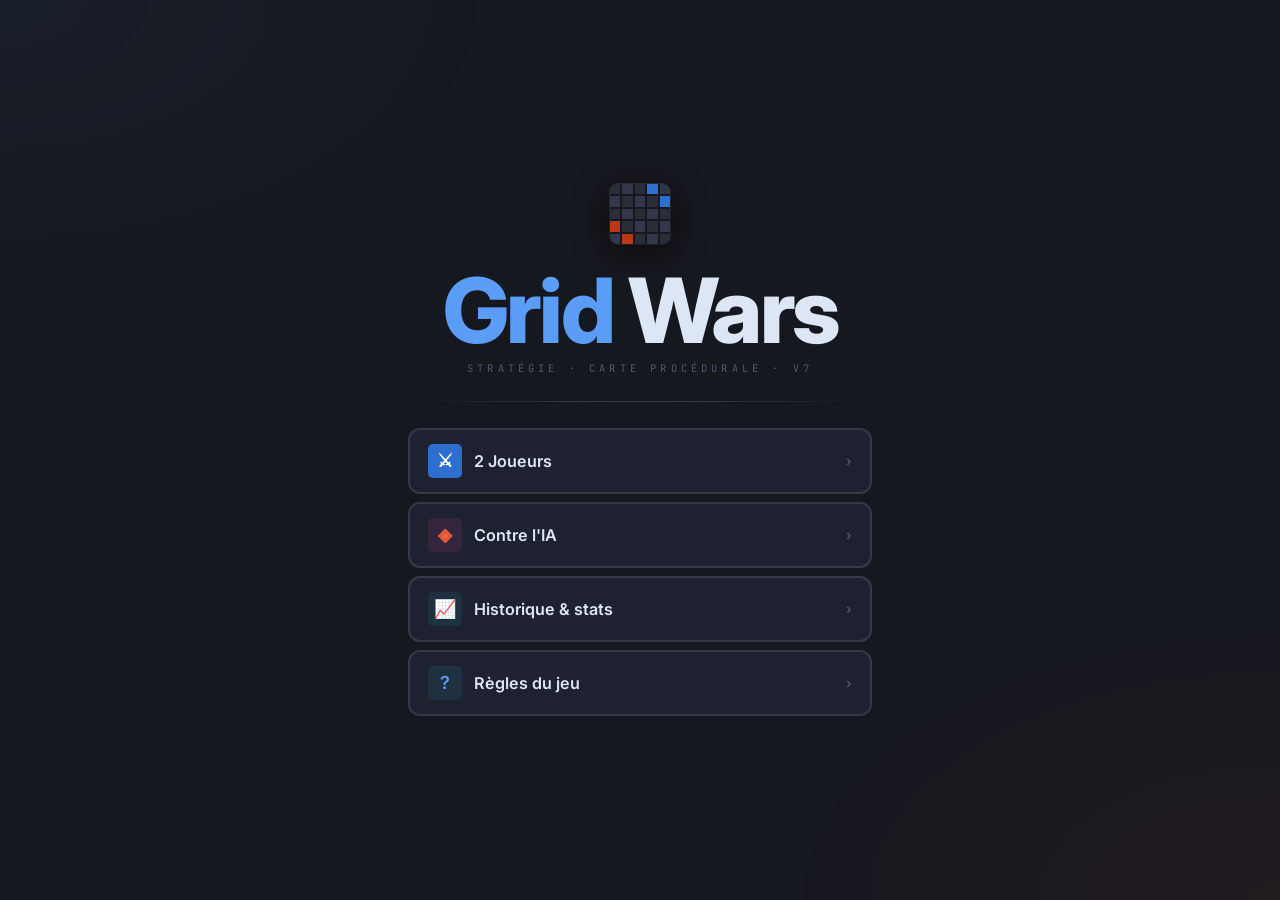
==== commit 234f93ba: "Add files via upload" ====
--- a/Grid-Wars-v4-menu.html
+++ b/Grid-Wars-v4-menu.html
@@ -27,9 +27,10 @@
   --p2-dim:  rgba(240,99,58,.14);
   --p2-bdr:  rgba(240,99,58,.5);
 
-  /* ─ grid neutrals */
-  --sq-a:   #2a2d38;   /* dark square  */
-  --sq-b:   #33374a;   /* light square */
+  /* ─ grille carte (fond uni, plus damier) */
+  --sq-a:   #2a2d38;
+  --sq-b:   #33374a;
+  --sq-map: #2e3242;
 
   /* ─ accents */
   --gold:   #e8b84b;
@@ -46,19 +47,20 @@
   --bdr-md: rgba(255,255,255,.11);
   --bdr-hi: rgba(255,255,255,.18);
 
-  --r: 6px;
+  --r: 12px;
   --shadow: 0 4px 20px rgba(0,0,0,.55);
 }
 
 *,*::before,*::after{box-sizing:border-box;margin:0;padding:0}
 
-html{font-size:16.5px}
+/* UI global un peu plus grand (le radial reste en px/vw, donc peu impacté) */
+html{font-size:18px}
 
 body {
   font-family:'Inter',sans-serif;
   background:var(--bg);
   color:var(--txt);
-  font-size:16.5px;
+  font-size:18px;
   line-height:1.25;
   height:100vh;
   overflow:hidden;
@@ -129,7 +131,7 @@
 .mbtn{
   display:flex;align-items:center;gap:12px;
   padding:14px 18px;width:100%;
-  background:var(--bg2);border:1px solid var(--bdr-md);
+  background:var(--bg2);border:2px solid var(--bdr-md);
   border-radius:var(--r);cursor:pointer;
   font-family:'Inter',sans-serif;font-size:.9rem;font-weight:600;
   color:var(--txt);
@@ -154,7 +156,7 @@
    SCREEN CARDS
 ═══════════════════════════════════════════════ */
 .card-wrap{
-  background:var(--bg2);border:1px solid var(--bdr-md);
+  background:var(--bg2);border:2px solid var(--bdr-md);
   border-radius:12px;padding:32px 28px;
   max-width:510px;width:calc(100% - 40px);
   box-shadow:var(--shadow);
@@ -174,7 +176,7 @@
 /* difficulty cards */
 .diff-grid{display:grid;grid-template-columns:repeat(3,1fr);gap:10px;margin-bottom:20px}
 .diff-card{
-  background:var(--bg3);border:1px solid var(--bdr-md);border-radius:8px;
+  background:var(--bg3);border:2px solid var(--bdr-md);border-radius:8px;
   padding:16px 8px;cursor:pointer;text-align:center;
   transition:border-color .15s,background .15s,transform .12s,box-shadow .15s;
 }
@@ -227,8 +229,8 @@
 /* HUD multi-joueurs (jusqu'à 4) */
 #hudStrip{display:flex;flex-wrap:wrap;align-items:stretch;flex:1;gap:0}
 .hud-chip{
-  flex:1 1 22%;min-width:100px;display:flex;flex-direction:column;justify-content:center;
-  padding:8px 10px;gap:4px;position:relative;border-right:1px solid var(--bdr);
+  flex:1 1 22%;min-width:118px;display:flex;flex-direction:column;justify-content:center;
+  padding:10px 12px;gap:6px;position:relative;border-right:1px solid var(--bdr);
   text-align:left;
 }
 .hud-chip:last-child{border-right:none}
@@ -248,24 +250,30 @@
 .hud-side{display:none}
 .hud-name{
   font-family:'JetBrains Mono',monospace;
-  font-size:.55rem;
+  font-size:.65rem;
   letter-spacing:.12em;color:var(--txt-3);text-transform:uppercase;
 }
 .hud-pts{
-  font-size:clamp(.85rem,1.8vw,1.15rem);
+  font-size:clamp(.95rem,2vw,1.35rem);
   font-weight:800;letter-spacing:-.02em;line-height:1;
   color:var(--chip);
 }
 .hud-row{display:flex;align-items:center;gap:8px}
 .hud-bar{
-  width:clamp(50px,7vw,120px);height:3px;
-  background:rgba(255,255,255,.06);border-radius:2px;overflow:hidden;
-}
-.hud-bar-fill{height:100%;border-radius:2px;transition:width .35s ease;background:var(--chip)}
-.hud-res{font-family:'JetBrains Mono',monospace;font-size:.55rem;color:var(--gold)}
-.hud-stars{display:flex;gap:3px;align-items:center}
+  width:clamp(64px,9vw,160px);height:5px;
+  background:rgba(255,255,255,.08);border-radius:3px;overflow:hidden;
+}
+.hud-bar-fill{height:100%;border-radius:3px;transition:width .35s ease;background:var(--chip)}
+.hud-res{
+  font-family:'JetBrains Mono',monospace;
+  font-size:.72rem;
+  color:var(--gold);
+  line-height:1.35;
+  letter-spacing:.02em;
+}
+.hud-stars{display:flex;gap:4px;align-items:center}
 .hud-stars .star{
-  font-size:.62rem;
+  font-size:.72rem;
   line-height:1;
   color:rgba(255,255,255,.18);
   transform:translateY(1px);
@@ -278,16 +286,16 @@
 
 .hud-center{
   display:flex;flex-direction:column;align-items:center;
-  justify-content:center;padding:8px 12px;min-width:72px;gap:3px;
+  justify-content:center;padding:10px 16px;min-width:88px;gap:5px;
   flex:0 0 auto;border-left:1px solid var(--bdr);border-right:1px solid var(--bdr);
 }
 .hud-turn{
   font-family:'JetBrains Mono',monospace;
-  font-size:.62rem;
+  font-size:.72rem;
   color:var(--gold);letter-spacing:.1em;
 }
-.hud-who{font-size:.65rem;font-weight:700;color:var(--txt-2);letter-spacing:.03em;text-align:center;max-width:8rem}
-.hud-actions{font-size:.58rem;color:var(--txt-3);font-family:'JetBrains Mono',monospace}
+.hud-who{font-size:.78rem;font-weight:700;color:var(--txt-2);letter-spacing:.03em;text-align:center;max-width:10rem}
+.hud-actions{font-size:.68rem;color:var(--txt-3);font-family:'JetBrains Mono',monospace;font-weight:600}
 .hud-dot{
   width:7px;height:7px;border-radius:50%;
   animation:dotPulse 1.8s ease-in-out infinite;
@@ -303,27 +311,59 @@
 .grid-wrap:active{cursor:grabbing}
 #gridPan{width:100%;transform-origin:top left;will-change:transform}
 
-/* colonnes = CONFIG.gridSize (défini en JS dans render()) */
+/* colonnes / lignes : --grid-cols, --grid-rows, ratio largeur:hauteur = cols:rows */
 .grid{
   display:grid;
-  grid-template-columns:repeat(12,1fr); /* fallback avant 1er render */
-  gap:1px;width:100%;aspect-ratio:1;
+  grid-template-columns:repeat(var(--grid-cols, 12),1fr);
+  gap:1px;width:100%;
+  aspect-ratio:var(--grid-cols, 12) / var(--grid-rows, 12);
   padding:1px;background:rgba(0,0,0,.5);
 }
 
 .tile{
   aspect-ratio:1;cursor:pointer;
   display:flex;align-items:center;justify-content:center;
+  flex-direction:column;
   font-size:clamp(.7rem,1.2vw,1.5rem);
   transition:filter .12s,box-shadow .12s;
   position:relative;overflow:hidden;
   user-select:none;
-  border-radius:6px;
-  border:2px solid transparent;
-}
-.tile.sq-a{background:var(--sq-a)}
-.tile.sq-b{background:var(--sq-b)}
+  /* Grille beaucoup plus arrondie, proportionnelle à la taille d'une case */
+  border-radius:clamp(12px, calc(var(--tile-px, 64px) * 0.28), 28px);
+  border:4px solid transparent;
+}
+.tile.sq-neutral{background:var(--sq-map)}
+.tile.t-mountain{
+  background:#0d0f14!important;
+  border-color:rgba(0,0,0,.55)!important;
+  cursor:default;
+  box-shadow:inset 0 0 0 1px rgba(0,0,0,.65);
+}
+/* Zone ressource : teinte dorée / ambre sans pictogramme */
+.tile-source-zone{
+  position:absolute;inset:0;pointer-events:none;z-index:0;
+  background:linear-gradient(165deg,
+    rgba(232,184,75,.22) 0%,
+    rgba(200,140,40,.12) 45%,
+    rgba(160,100,30,.18) 100%);
+  box-shadow:inset         0 0 0 1px rgba(232,184,75,.35);
+}
+.tile-source-zone.pulse{
+  animation:srcZoneGlow 2.2s ease-in-out infinite;
+}
+@keyframes srcZoneGlow{
+  0%,100%{filter:brightness(1);opacity:1}
+  50%{filter:brightness(1.15);opacity:.92}
+}
+.tile-type-tint{
+  position:absolute;left:0;right:0;top:0;height:28%;
+  max-height:calc(var(--tile-px, 64px) * 0.42);
+  pointer-events:none;z-index:1;
+  background:linear-gradient(180deg, var(--tile-tint, rgba(255,255,255,.12)) 0%, transparent 100%);
+  opacity:.88;
+}
 .tile:hover{filter:brightness(1.18)}
+.tile.t-mountain:hover{filter:none}
 
 /* Couleurs tuiles joueurs : --pc par joueur (injecté JS #dynamicColors) */
 .tile.p1,.tile.p2,.tile.p3,.tile.p4{--pc:var(--p1)}
@@ -333,7 +373,7 @@
 .tile.p1,.tile.p2,.tile.p3,.tile.p4{
   background:linear-gradient(145deg,color-mix(in srgb,var(--pc) 88%,#000),color-mix(in srgb,var(--pc) 52%,#2a2a3a))!important;
   box-shadow:inset 0 0 0 1.5px color-mix(in srgb,var(--pc) 75%,transparent),0 0 8px color-mix(in srgb,var(--pc) 35%,transparent);
-  border:2px solid color-mix(in srgb,var(--pc) 65%,transparent)!important;
+  border:4px solid color-mix(in srgb,var(--pc) 65%,transparent)!important;
 }
 
 .tile.citadel{
@@ -349,7 +389,7 @@
   cursor:crosshair;
   box-shadow:inset 0 0 0 2px rgba(232,184,75,.9) !important;
   animation:playBlink .85s ease-in-out infinite;
-  border:2px solid rgba(232,184,75,.8);
+  border:4px solid rgba(232,184,75,.8);
 }
 .tile.playable::after{content:'';position:absolute;inset:0;background:rgba(232,184,75,.1)}
 @keyframes playBlink{0%,100%{filter:brightness(1.05)}50%{filter:brightness(1.25)}}
@@ -358,7 +398,7 @@
   cursor:crosshair;
   box-shadow:inset 0 0 0 2px rgba(232,85,85,.9) !important;
   animation:atkBlink .65s ease-in-out infinite;
-  border:2px dashed rgba(232,85,85,.9);
+  border:4px dashed rgba(232,85,85,.9);
 }
 .tile.attackable::after{content:'';position:absolute;inset:0;background:rgba(232,85,85,.12)}
 @keyframes atkBlink{0%,100%{filter:brightness(1)}50%{filter:brightness(1.2)}}
@@ -373,10 +413,62 @@
 
 /* tile icons */
 .tile-ico{
-  position:relative;z-index:1;
-  font-size:clamp(2.3rem,3.85vw,4.7rem);
+  position:relative;z-index:2;
+  margin-top:auto;margin-bottom:auto;
+  font-size:clamp(1.25rem, calc(var(--tile-px, 64px) * 0.62), 4.7rem);
   line-height:1;pointer-events:none;
   filter:drop-shadow(0 1px 2px rgba(0,0,0,.6));
+}
+
+/* Grades : △ (haut), ◁▷ (côtés), ◤◥◣◢ (niveau max) */
+.tile-grade-marks{
+  position:absolute;inset:0;z-index:4;pointer-events:none;
+  color:rgba(255,252,245,.94);
+  font-weight:900;
+  line-height:1;
+  text-shadow:0 1px 2px rgba(0,0,0,.5);
+}
+.tile-grade-top{
+  position:absolute;top:2px;left:0;right:0;
+  display:flex;justify-content:center;align-items:center;gap:3px;
+  font-size:clamp(.55rem, calc(var(--tile-px, 64px) * 0.22), 1rem);
+}
+.tile-grade-side-l{
+  position:absolute;left:2px;top:50%;transform:translateY(-50%);
+  font-size:clamp(.58rem, calc(var(--tile-px, 64px) * 0.24), 1.05rem);
+}
+
+.tile-grade-bottom{
+  position:absolute;bottom:2px;left:0;right:0;
+  display:flex;justify-content:center;align-items:center;gap:3px;
+  font-size:clamp(.55rem, calc(var(--tile-px, 64px) * 0.22), 1rem);
+}
+.tile-grade-side-r{
+  position:absolute;right:2px;top:50%;transform:translateY(-50%);
+  font-size:clamp(.58rem, calc(var(--tile-px, 64px) * 0.24), 1.05rem);
+}
+.tile-grade-corners .tg-corner{
+  position:absolute;
+  font-size:clamp(.48rem, calc(var(--tile-px, 64px) * 0.2), .82rem);
+  line-height:1;
+}
+
+
+.tile-grade-corners .tg-corner {
+  position: absolute;
+  font-size: 24px;       /* taille du symbole */
+  transform: scale(3); /* agrandir */
+}
+
+.tile-grade-corners .tg-tl{top:1px;left:1px}
+.tile-grade-corners .tg-tr{top:1px;right:1px}
+.tile-grade-corners .tg-bl{bottom:2px;left:1px}
+.tile-grade-corners .tg-br{bottom:2px;right:1px}
+
+/* icône radial : scale avec la taille de case, sans changer les dimensions du bouton */
+.rad-btn > span:first-child{
+  font-size:clamp(1.15rem, calc(var(--tile-px, 64px) * 0.38), 2rem);
+  line-height:1;
 }
 
 /* ── ACTION BAR (DYNAMIC ISLAND) */
@@ -389,7 +481,7 @@
 /* island container */
 .action-bar::before{
   content:'';position:absolute;inset:-8px;
-  background:var(--bg2);border:1px solid var(--bdr-md);
+  background:var(--bg2);border:2px solid var(--bdr-md);
   border-radius:50px;z-index:-1;
   box-shadow:0 12px 40px rgba(0,0,0,.7);
 }
@@ -413,7 +505,7 @@
 .abtn.sq{
   flex:0 0 auto;padding:12px 12px;font-size:1rem;
   border-radius:50%;background:rgba(91,156,246,.2);
-  border:1px solid rgba(91,156,246,.4);
+  border:2px solid rgba(91,156,246,.4);
   margin:0 4px;
   transition:background .15s,border-color .15s,transform .15s;
 }
@@ -431,6 +523,20 @@
 .abtn.sq.primary:hover{
   background:var(--p1);transform:scale(1.15);
   box-shadow:0 0 16px rgba(91,156,246,.4);
+}
+.abtn-eco.passe-tour{
+  background:rgba(232,85,85,.22)!important;
+  border:2px solid rgba(232,85,85,.55)!important;
+  color:#ffb4b4!important;
+}
+.abtn-eco.passe-tour:hover{
+  background:rgba(232,85,85,.35)!important;
+  color:#fff!important;
+}
+.map-preset-btn.active{
+  border-color:var(--p1)!important;
+  color:var(--p1)!important;
+  background:rgba(91,156,246,.12)!important;
 }
 
 /* ═══════════════════════════════════════════════
@@ -453,13 +559,19 @@
   backdrop-filter:blur(5px);
 }
 
+.rad-btn.rad-upgrade-top{
+  width:clamp(72px,7vw,100px);
+  height:clamp(56px,5.5vw,76px);
+  border:2px solid rgba(232,184,75,.55);
+  transform: translate(-50%, -70%) scale(1);
+}
 .rad-btn{
   position:absolute;
-  width:clamp(60px,5.8vw,82px);
-  height:clamp(70px,7vw,95px);
+  width:clamp(66px,6.2vw,92px);
+  height:clamp(78px,7.5vw,104px);
   border-radius:10px;
   background:var(--bg3);
-  border:1.5px solid var(--bdr-hi);
+  border:3px solid var(--bdr-hi);
   display:flex;flex-direction:column;align-items:center;justify-content:center;gap:2px;
   cursor:pointer;
   /* centre on the computed point via transform only – no negative margins */
@@ -481,7 +593,24 @@
   box-shadow:0 8px 28px rgba(0,0,0,.55),0 0 0 3px color-mix(in srgb,var(--radP) 30%, transparent);
   transform:translate(-50%,-50%) scale(1.08) !important;
 }
-.rad-btn.cant{opacity:.22;cursor:not-allowed;pointer-events:none}
+.rad-btn.cant{
+  opacity:1;
+  cursor:not-allowed;pointer-events:none;
+  background:linear-gradient(165deg,#2a2228,#1f1a1e)!important;
+  border:3px solid rgba(232,85,85,.45)!important;
+  box-shadow:inset 0 0 0 1px rgba(0,0,0,.4);
+  filter:saturate(.65) brightness(.85);
+}
+.rad-btn.cant .rad-lbl{color:rgba(255,200,200,.75)!important}
+.rad-btn.cant .rad-price{color:rgba(255,150,150,.9)!important}
+.rad-price{
+  font-family:'JetBrains Mono',monospace;
+  font-size:clamp(.52rem,1.5vw,.68rem);
+  font-weight:800;
+  color:var(--gold);
+  line-height:1.1;
+  margin-top:2px;
+}
 
 .rad-lbl{
   font-family:'Inter',sans-serif;
@@ -493,7 +622,7 @@
 .rad-center{
   position:absolute;
   width:28px;height:28px;border-radius:50%;
-  background:var(--bg2);border:1px solid var(--bdr-hi);
+  background:var(--bg2);border:2px solid var(--bdr-hi);
   display:flex;align-items:center;justify-content:center;
   cursor:pointer;
   transform:translate(-50%,-50%);
@@ -508,7 +637,7 @@
 ═══════════════════════════════════════════════ */
 .modal-content{
   background:var(--bg2) !important;
-  border:1px solid var(--bdr-hi) !important;
+  border:2px solid var(--bdr-hi) !important;
   box-shadow:0 24px 64px rgba(0,0,0,.7) !important;
   border-radius:10px !important;
   font-family:'Inter',sans-serif;
@@ -527,7 +656,7 @@
 .btn-close-white:hover{filter:invert(1) opacity(.9)}
 
 .atk-preview{
-  background:var(--bg3);border:1px solid rgba(240,99,58,.2);
+  background:var(--bg3);border:2px solid rgba(240,99,58,.2);
   border-radius:8px;padding:14px;margin-bottom:14px;
   display:flex;align-items:center;gap:14px;
 }
@@ -543,7 +672,7 @@
 
 .btn-atk{
   width:100%;background:transparent;
-  border:1.5px solid var(--p2);color:var(--p2);
+  border:3px solid var(--p2);color:var(--p2);
   font-family:'Inter',sans-serif;font-weight:700;font-size:.88rem;
   padding:12px;border-radius:var(--r);cursor:pointer;
   transition:.2s;
@@ -565,7 +694,7 @@
 .win-overlay.active{display:flex}
 
 .win-badge{
-  background:var(--bg2);border:1px solid var(--bdr-hi);
+  background:var(--bg2);border:2px solid var(--bdr-hi);
   border-radius:16px;padding:48px 60px;text-align:center;
   box-shadow:0 32px 80px rgba(0,0,0,.7);
   display:flex;flex-direction:column;align-items:center;gap:12px;
@@ -598,7 +727,7 @@
 /* ─ util */
 .mt3{margin-top:14px!important}
 
-/* ══ TINTS UNITÉS (couleur joueur = --pc) ══════════════════════════════ */
+/* ══ TINTS UNITÉS (reflet / volume par type, --pc = joueur) ═════════════════ */
 .tile.t-outpost{background:linear-gradient(145deg,color-mix(in srgb,var(--pc) 95%,#fff),color-mix(in srgb,var(--pc) 60%,#ccc))!important}
 .tile.t-bastion{background:linear-gradient(145deg,color-mix(in srgb,var(--pc) 55%,#000),color-mix(in srgb,var(--pc) 70%,#1e293b))!important}
 .tile.t-fortress{background:linear-gradient(145deg,color-mix(in srgb,var(--pc) 35%,#000),color-mix(in srgb,var(--pc) 50%,#0f172a))!important}
@@ -639,7 +768,7 @@
 .stat-val{text-align:right;font-family:'JetBrains Mono',monospace;font-weight:600;color:var(--txt)}
 .stat-winner{
   margin-top:12px;padding:10px 14px;
-  background:var(--bg3);border:1px solid var(--bdr-hi);border-radius:6px;
+  background:var(--bg3);border:2px solid var(--bdr-hi);border-radius:6px;
   text-align:center;font-size:.84rem;
 }
 
@@ -648,14 +777,14 @@
   width:150px;height:150px;border-radius:50%;
   background:conic-gradient(from 90deg, var(--c1) 0 var(--a1), var(--c2) var(--a1) 100%);
   position:relative; display:flex;align-items:center;justify-content:center;
-  border:1px solid var(--bdr-hi);
+  border:2px solid var(--bdr-hi);
   box-shadow:0 12px 38px rgba(0,0,0,.45);
 }
 .stat-pie::after{
   content:''; position:absolute;
   width:64%;height:64%; border-radius:50%;
   background:rgba(17,19,26,.78);
-  border:1px solid rgba(255,255,255,.08);
+  border:2px solid rgba(255,255,255,.08);
 }
 .stat-pie .stat-pie-inner{
   position:relative; z-index:2;
@@ -685,7 +814,7 @@
 
 /* config IA : multiplicateurs + range (évite 2e bloc <style>) */
 .multiplier-btn{
-  padding:10px;background:var(--bg3);border:1px solid var(--bdr);border-radius:5px;
+  padding:10px;background:var(--bg3);border:2px solid var(--bdr);border-radius:5px;
   color:var(--txt);cursor:pointer;font-weight:600;font-family:'JetBrains Mono',monospace;font-size:.85rem;
   transition:background .15s,border-color .15s,color .15s;
 }
@@ -737,7 +866,7 @@
   padding:14px 22px;
   border-radius:16px;
   background:rgba(17,19,26,.68);
-  border:1px solid rgba(255,255,255,.16);
+  border:2px solid rgba(255,255,255,.16);
   backdrop-filter:blur(14px);
   font-family:'JetBrains Mono',monospace;
   font-weight:800;
@@ -789,7 +918,7 @@
   padding:6px 10px;
   border-radius:10px;
   background:rgba(17,19,26,.55);
-  border:1px solid rgba(255,255,255,.14);
+  border:2px solid rgba(255,255,255,.14);
   backdrop-filter:blur(10px);
 }
 .bot-turn-time{
@@ -831,7 +960,7 @@
     </div>
 
     <div class="logo-name"><em>Grid</em> Wars</div>
-    <div class="logo-tag">Stratégie · grille 6–32 · v6</div>
+    <div class="logo-tag">Stratégie · carte procédurale · v7</div>
 
     <div class="divider"></div>
 
@@ -867,11 +996,13 @@
     <div class="card-sub" id="setupSub">Réglages</div>
 
     <div class="mb-4">
-      <label class="form-label fw-semibold mb-2 d-block">📐 Taille de la grille</label>
-      <div class="d-flex gap-2 align-items-center">
-        <input type="range" class="form-range flex-grow-1" id="gridSizeSlider" min="6" max="32" value="8" oninput="CONFIG.gridSize=+this.value;updateConfigDisplay()">
-        <span id="gridSizeVal" class="fw-bold font-monospace text-nowrap" style="font-family:'JetBrains Mono',monospace;color:var(--p1);min-width:3.5rem">8×8</span>
+      <label class="form-label fw-semibold mb-2 d-block">📐 Taille de la carte</label>
+      <div class="d-flex flex-wrap gap-2" id="mapPresetRow">
+        <button type="button" class="btn btn-outline-secondary btn-sm map-preset-btn active" data-preset="small" onclick="CONFIG.mapPreset='small';updateConfigDisplay()">Petit ×0.5</button>
+        <button type="button" class="btn btn-outline-secondary btn-sm map-preset-btn" data-preset="normal" onclick="CONFIG.mapPreset='normal';updateConfigDisplay()">Normal ×1</button>
+        <button type="button" class="btn btn-outline-secondary btn-sm map-preset-btn" data-preset="large" onclick="CONFIG.mapPreset='large';updateConfigDisplay()">Grand ×2</button>
       </div>
+      <p class="small text-secondary mt-2 mb-0" id="mapPresetHint">Normal : dimensions aléatoires ~10–20 (rectangle), puis symétrie selon le nombre de joueurs.</p>
     </div>
 
     <div class="mb-4" id="wrapDiffIA">
@@ -887,15 +1018,15 @@
       <label class="form-label fw-semibold mb-2 d-block">🤖 Bots aux autres coins (hors J1–J2)</label>
       <select class="form-select form-select-sm bg-dark text-light border-secondary" id="extraBotsSelect" onchange="CONFIG.extraBots=+this.value;updateConfigDisplay()">
         <option value="0">Aucun (partie classique 1v1)</option>
-        <option value="1">1 bot (coin sup. gauche)</option>
-        <option value="2">2 bots (coins restants)</option>
+        <option value="1">1 bot (partie à 3 citadelles)</option>
+        <option value="2">2 bots (4 joueurs sur la carte)</option>
       </select>
       <p class="small text-secondary mt-1 mb-0">Les bots supplémentaires sont toujours contrôlés par l'IA.</p>
     </div>
 
     <div class="mb-4 form-check">
       <input type="checkbox" class="form-check-input" id="baseShieldCheck" onchange="CONFIG.baseShield=this.checked;updateConfigDisplay()">
-      <label class="form-check-label fw-semibold" for="baseShieldCheck">🛡️ Citadelle de secours — construire une citadelle (+50 pts)</label>
+      <label class="form-check-label fw-semibold" for="baseShieldCheck">🛡️ Citadelle de secours — construire une citadelle (+50 ⚡)</label>
     </div>
 
     <div class="mb-4">
@@ -955,18 +1086,18 @@
     <div class="card-title">Règles du jeu</div>
     <div class="card-sub">Unités & mécaniques</div>
     <ul class="rules-list">
-      <li><span class="tag">△ Avant-poste</span><span class="cost">C:1 R:1</span> — Étend le territoire, bon marché</li>
-      <li><span class="tag">◇ Bastion</span><span class="cost">C:3 R:3</span> — Structure défensive solide</li>
-      <li><span class="tag">⬡ Forteresse</span><span class="cost">C:5 R:5</span> — Très difficile à détruire</li>
-      <li><span class="tag">◆ Réserve</span><span class="cost">C:5 R:1</span> — +1 revenu/tour via Économie</li>
-      <li><span class="tag">⚒ Armurerie</span><span class="cost">C:8 R:3</span> — +1 <strong>action</strong> (pose/assaut)</li>
-      <li><span class="tag">★ Citadelle</span><span class="cost">R:12</span> — Détruire la <strong>dernière</strong> citadelle = victoire/élimination</li>
+      <li><span class="tag">△ Avant-poste</span><span class="cost">⚡1 R:1</span> — Étend le territoire, bon marché</li>
+      <li><span class="tag">◇ Bastion</span><span class="cost">⚡3 R:3</span> — Structure défensive solide</li>
+      <li><span class="tag">⬡ Forteresse</span><span class="cost">⚡5 R:5</span> — Très difficile à détruire</li>
+      <li><span class="tag">◆ Réserve</span><span class="cost">⚡5 R:1</span> — +1 revenu/tour via Économie</li>
+      <li><span class="tag">⚒ Armurerie</span><span class="cost">⚡10 R:3</span> — +1 <strong>action</strong> (pose/assaut)</li>
+      <li><span class="tag">★ Citadelle</span><span class="cost">⚡50 R:12</span> — Détruire la <strong>dernière</strong> citadelle = victoire/élimination</li>
     </ul>
     <div class="rules-note">
       Constructions <strong>adjacentes</strong> à votre territoire uniquement.<br>
       Attaquer coûte la <strong>résistance</strong> de la cible.<br>
-      <strong>Économie</strong> = (1 pt + revenus Réserves) × multiplicateur — termine le tour.<br>
-      <strong>Citadelle de secours</strong> (option) : si activé, vous pouvez construire jusqu'à <strong>2 citadelles</strong> (50 pts). On n'élimine un joueur que lorsqu'il n'a <strong>plus aucune citadelle</strong>.
+      <strong>Économie</strong> = (1 ⚡ + revenus Réserves) × multiplicateur — termine le tour.<br>
+      <strong>Citadelle de secours</strong> (option) : si activé, vous pouvez construire jusqu'à <strong>2 citadelles</strong> (50 ⚡). On n'élimine un joueur que lorsqu'il n'a <strong>plus aucune citadelle</strong>.
     </div>
     <div class="back mt3" onclick="go('mMenu')">Menu Principal</div>
   </div>
@@ -1046,19 +1177,366 @@
 const LS_KEY = 'gridwars_history_v1';
 
 const types = {
-  outpost : { n:'Avant-poste', c:1,  r:1,  i:'△' },
-  bastion : { n:'Bastion',     c:3,  r:3,  i:'◇' },
-  fortress: { n:'Forteresse',  c:5,  r:5,  i:'⬡' },
-  reserve : { n:'Réserve',     c:5,  r:1,  i:'◆', g:1 },
-  armory  : { n:'Armurerie',   c:8,  r:3,  i:'⚒' },
+  outpost : { n:'Avant-poste',  c:1,  r:1, i:'△', progressive:false },
+  bastion : { n:'Bastion',      c:3,  r:3, i:'◇', progressive:false },
+  fortress: { n:'Forteresse',  c:5,  r:5, i:'⬡', progressive:false },
+  reserve : { n:'Réserve',      c:5,  r:1, i:'◆', progressive:true,  incomePerLvl: 1, upkeep: 0 },
+  storage : { n:'Stockage',     c:5,  r:2, i:'■', progressive:true,  capPerLvl: 10, upkeep: 0 },
+  armory  : { n:'Armurerie',    c:10, r:3, i:'⚒', progressive:true,  actionsPerLvl: 1, upkeep: 0 },
   // "citadelle" est buildable uniquement si l'option "secours" est activée (voir showRadial)
-  citadel : { n:'Citadelle',   c:50, r:12, i:'★' }
+  citadel : { n:'Citadelle',   c:50, r:12, i:'★', progressive:false },
+  mountain: { n:'Roc',        c:0,  r:0,  i:'', progressive:false }
 };
+
+// Plafond points sans stockage ; stockage ajoute +10 / lvl au plafond (types.storage.capPerLvl)
+const BASE_ECO_CAP = 10;
+const MAP_AREA_MULT = { small: 0.5, normal: 1, large: 2 };
+
+// Niveau 1 posé + 5 upgrades => niveau max 6
+const MAX_LVL = 6;
+const MAX_ACTIONS_PER_TURN = 3; // cap global (base incluse)
+const PROG_STEPS = [1, 0.5, 0.25, 0.12]; // +100% puis +50% puis +25% puis +12% puis stagnation
+
+function tileLvl(t) { return Math.max(1, Math.min(MAX_LVL, t?.lvl || 1)); }
+
+function tileRes(t) {
+  if (!t || !t.t || t.t === 'empty' || t.t === 'mountain') return 0;
+  return (types[t.t]?.r || 0) * tileLvl(t);
+}
+
+function isMountainCell(t) { return t && t.t === 'mountain'; }
+
+/** Voisins orthogonaux atteignables (les rocs ne sont ni construits ni possédés). */
+function getAdj(i) {
+  const W = CONFIG.gridW, H = CONFIG.gridH;
+  const r = Math.floor(i / W), c = i % W, a = [];
+  if (r > 0) a.push(i - W);
+  if (r < H - 1) a.push(i + W);
+  if (c > 0) a.push(i - 1);
+  if (c < W - 1) a.push(i + 1);
+  return a;
+}
+
+/** Pour expansion/combat : ignorer les cases montagne comme "terrain bloquant". */
+function getAdjPassable(i) {
+  return getAdj(i).filter(j => !isMountainCell(S.grid[j]));
+}
+
+function countOwnedTilesOfType(pid, typeKey) {
+  let n = 0;
+  for (const tt of S.grid) if (tt && tt.o === pid && tt.t === typeKey) n++;
+  return n;
+}
+
+function progressiveMultiplier(nOwned) {
+  // nOwned = nombre déjà possédé (avant le nouveau build)
+  const steps = Math.min(Math.max(0, nOwned), PROG_STEPS.length);
+  let m = 1;
+  for (let i = 0; i < steps; i++) m += PROG_STEPS[i];
+  return m;
+}
+
+function buildCostForPlayer(pid, typeKey) {
+  const base = types[typeKey]?.c || 0;
+  if (!types[typeKey]?.progressive) return base;
+  const nOwned = countOwnedTilesOfType(pid, typeKey);
+  return Math.round(base * progressiveMultiplier(nOwned));
+}
+
+/** Coût d'upgrade = même logique que poser la prochaine tuile de ce type (mindgame / risque). */
+function upgradeCostForPlayer(pid, tile) {
+  if (!tile || !types[tile.t] || tile.t === 'citadel') return Infinity;
+  if (tileLvl(tile) >= MAX_LVL) return Infinity;
+  return buildCostForPlayer(pid, tile.t);
+}
+
+function sumPlayerArmoryLvls(pid) {
+  let s = 0;
+  for (const tt of S.grid) if (tt && tt.o === pid && tt.t === 'armory') s += tileLvl(tt);
+  return s;
+}
+
+function actionsPerTurnForPlayer(pid) {
+  const bonus = Math.min(MAX_ACTIONS_PER_TURN - 1, sumPlayerArmoryLvls(pid));
+  return 1 + Math.max(0, bonus);
+}
+
+function sumPlayerReserveIncome(pid) {
+  let inc = 0;
+  for (const tt of S.grid) if (tt && tt.o === pid && tt.t === 'reserve') inc += tileLvl(tt);
+  return inc;
+}
+
+/** Bonus de plafond apporté par les tuiles stockage (+10 par niveau). */
+function playerStorageCap(pid) {
+  let cap = 0;
+  for (const tt of S.grid) if (tt && tt.o === pid && tt.t === 'storage') cap += (types.storage.capPerLvl || 10) * tileLvl(tt);
+  return cap;
+}
+
+function playerEconomyCap(pid) {
+  return BASE_ECO_CAP * CONFIG.pointsMultiplier + playerStorageCap(pid);
+}
+
+function clampPlayerPts(pid) {
+  const p = S.players[pid];
+  if (!p) return;
+  const cap = playerEconomyCap(pid);
+  p.pts = Math.max(0, Math.min(p.pts, cap));
+}
+
+/** Sources en zone : bonus éco selon distance Manhattan min à la zone (0 = 100%, 1 = 50%, sinon 0). */
+function manhattanMinDistFromPlayer(pid, idx) {
+  const W = CONFIG.gridW;
+  const r0 = Math.floor(idx / W), c0 = idx % W;
+  let d = Infinity;
+  S.grid.forEach((t, i) => {
+    if (!t || t.o !== pid) return;
+    const r = Math.floor(i / W), c = i % W;
+    const m = Math.abs(r - r0) + Math.abs(c - c0);
+    if (m < d) d = m;
+  });
+  return d === Infinity ? 99 : d;
+}
+
+function sourceIncomeBonus(pid) {
+  if (!S.sourceSites || !S.sourceSites.length) return 0;
+  let b = 0;
+  for (const s of S.sourceSites) {
+    let dmin = 99;
+    for (const idx of s.cells) {
+      const d = manhattanMinDistFromPlayer(pid, idx);
+      if (d < dmin) dmin = d;
+    }
+    if (dmin === 0) b += s.I;
+    else if (dmin === 1) b += Math.ceil(s.I / 2);
+  }
+  return b;
+}
+
+function citadelSlotsForPlayers(W, H, n) {
+  const ix = (r, c) => r * W + c;
+  const TL = ix(0, 0), TR = ix(0, W - 1), BL = ix(H - 1, 0), BR = ix(H - 1, W - 1);
+  if (n <= 2) return { 1: BL, 2: TR };
+  if (n === 3) return { 1: BL, 2: TR, 3: TL };
+  return { 1: BL, 2: TR, 3: TL, 4: BR };
+}
+
+/** Symétrie centrale (1v1) : paire (r,c) ↔ (H-1-r, W-1-c). */
+function centralPairIdx(r, c, W, H) {
+  const a = r * W + c;
+  const b = (H - 1 - r) * W + (W - 1 - c);
+  return a === b ? [a] : [a, b];
+}
+
+function centralSymExpandOne(ix, W, H) {
+  const r = Math.floor(ix / W), c = ix % W;
+  return centralPairIdx(r, c, W, H);
+}
+
+function fourFoldIdx(r, c, W, H) {
+  const s = new Set();
+  const add = (rr, cc) => {
+    if (rr >= 0 && rr < H && cc >= 0 && cc < W) s.add(rr * W + cc);
+  };
+  add(r, c);
+  add(r, W - 1 - c);
+  add(H - 1 - r, c);
+  add(H - 1 - r, W - 1 - c);
+  return [...s];
+}
+
+function rollBoardSize() {
+  const m = MAP_AREA_MULT[CONFIG.mapPreset] || 1;
+  const w0 = 10 + Math.floor(Math.random() * 11);
+  const h0 = 10 + Math.floor(Math.random() * 11);
+  return {
+    w: Math.max(8, Math.round(w0 * m)),
+    h: Math.max(8, Math.round(h0 * m))
+  };
+}
+
+/**
+ * Génération : symétrie centrale (1v1) ou 4 quarts (3–4 joueurs). Sources = zones symétrisées.
+ */
+function generateMirroredTerrain(W, H, nPlayers, cornerSet) {
+  const rng = Math.random;
+  S.sourceSites = [];
+
+  const paintMount = (indices) => {
+    if (indices.every(i => cornerSet.has(i))) return;
+    if (rng() < 0.15) {
+      for (const i of indices) {
+        if (!cornerSet.has(i)) S.grid[i].t = 'mountain';
+      }
+    }
+  };
+
+  if (nPlayers <= 2) {
+    for (let r = 0; r < H; r++) {
+      for (let c = 0; c < W; c++) {
+        const i = r * W + c;
+        const j = (H - 1 - r) * W + (W - 1 - c);
+        if (i > j) continue;
+        const pair = i === j ? [i] : [i, j];
+        paintMount(pair);
+        if (rng() < 0.09 && r > 1 && r < H - 2 && c > 0 && c < W - 1) {
+          if (rng() < 0.55) paintMount(pair);
+        }
+      }
+    }
+    if (rng() < 0.72 && W >= 8 && H >= 8) {
+      const cr = Math.floor(H / 2), cc = Math.floor(W / 2);
+      for (const [dr, dc] of [[0, 0], [0, -1], [0, 1], [-1, 0], [1, 0], [-1, -1], [1, 1]]) {
+        const r = cr + dr, c = cc + dc;
+        if (r < 0 || r >= H || c < 0 || c >= W) continue;
+        if (rng() < 0.72) {
+          const pair = centralPairIdx(r, c, W, H);
+          for (const idx of pair) {
+            if (!cornerSet.has(idx) && !isMountainCell(S.grid[idx])) S.grid[idx].t = 'mountain';
+          }
+        }
+      }
+    }
+  } else {
+    const hr = Math.ceil(H / 2), wr = Math.ceil(W / 2);
+    for (let r = 0; r < hr; r++) {
+      for (let c = 0; c < wr; c++) {
+        const quad = fourFoldIdx(r, c, W, H);
+        if (quad.every(i => cornerSet.has(i))) continue;
+        if (rng() < 0.13) {
+          for (const i of quad) {
+            if (!cornerSet.has(i)) S.grid[i].t = 'mountain';
+          }
+        } else if (rng() < 0.065 && r > 0 && r < hr - 1 && c > 0 && c < wr - 1) {
+          if (rng() < 0.5) {
+            for (const i of quad) {
+              if (!cornerSet.has(i)) S.grid[i].t = 'mountain';
+            }
+          }
+        }
+      }
+    }
+  }
+
+  const symExpand = (cells) => {
+    const out = new Set();
+    for (const ix of cells) {
+      const r = Math.floor(ix / W), c = ix % W;
+      if (nPlayers <= 2) centralPairIdx(r, c, W, H).forEach(i => out.add(i));
+      else fourFoldIdx(r, c, W, H).forEach(i => out.add(i));
+    }
+    return [...out];
+  };
+
+  const growBlob = (sr, sc, target) => {
+    const cells = [];
+    const seen = new Set();
+    const q = [[sr, sc]];
+    while (q.length && cells.length < target) {
+      const [r, c] = q.shift();
+      const ix = r * W + c;
+      if (r < 0 || r >= H || c < 0 || c >= W) continue;
+      if (seen.has(ix)) continue;
+      if (cornerSet.has(ix) || isMountainCell(S.grid[ix])) continue;
+      seen.add(ix);
+      cells.push(ix);
+      const dirs = [[1, 0], [-1, 0], [0, 1], [0, -1]];
+      for (const [dr, dc] of dirs) {
+        if (rng() < 0.58) q.push([r + dr, c + dc]);
+      }
+    }
+    return cells;
+  };
+
+  const fund = [];
+  if (nPlayers <= 2) {
+    for (let r = 2; r < H - 2; r++) {
+      for (let c = 1; c < W - 1; c++) {
+        const i = r * W + c;
+        const j = (H - 1 - r) * W + (W - 1 - c);
+        if (i > j) continue;
+        if (cornerSet.has(i) || isMountainCell(S.grid[i])) continue;
+        fund.push({ r, c });
+      }
+    }
+  } else {
+    const hr = Math.ceil(H / 2), wr = Math.ceil(W / 2);
+    for (let r = 1; r < Math.max(1, hr - 1); r++) {
+      for (let c = 1; c < Math.max(1, wr - 1); c++) {
+        const i = r * W + c;
+        if (cornerSet.has(i) || isMountainCell(S.grid[i])) continue;
+        fund.push({ r, c });
+      }
+    }
+  }
+  for (let i = fund.length - 1; i > 0; i--) {
+    const j = Math.floor(rng() * (i + 1));
+    [fund[i], fund[j]] = [fund[j], fund[i]];
+  }
+
+  const nZones = Math.min(4, Math.max(2, Math.floor(Math.min(W, H) / 5)));
+  const claimed = new Set();
+  let z = 0;
+  for (const fc of fund) {
+    if (z >= nZones) break;
+    if (Math.abs(fc.r - H / 2) + Math.abs(fc.c - W / 2) < 1.4 && rng() > 0.5) continue;
+    const blob = growBlob(fc.r, fc.c, 2 + Math.floor(rng() * 3));
+    const all = symExpand(blob).filter(i => !cornerSet.has(i) && !isMountainCell(S.grid[i]) && !claimed.has(i));
+    if (all.length < 2) continue;
+    all.forEach(i => claimed.add(i));
+    const I = 1 + (z % 3);
+    S.sourceSites.push({ cells: all, I });
+    z++;
+  }
+}
+
+const TILE_TINT = {
+  outpost: 'rgba(147, 197, 255, .42)',
+  bastion: 'rgba(186, 230, 253, .4)',
+  fortress: 'rgba(224, 242, 254, .38)',
+  reserve: 'rgba(74, 222, 128, .35)',
+  storage: 'rgba(251, 191, 36, .38)',
+  armory: 'rgba(248, 113, 113, .38)',
+  citadel: 'rgba(250, 204, 21, .45)',
+  empty: 'transparent',
+  mountain: 'transparent'
+};
+
+/** Niveau tuile 2–5 : △ puis ◁▷ ; niveau 6 : ◤◥◣◢ uniquement. */
+function gradeMarksHTML(lvl) {
+  if (lvl <= 1) return '';
+
+  // Niveau 6 et plus : coins diagonaux uniquement
+  if (lvl >= 6) {
+    return `<span class="tile-grade-marks tile-grade-corners" aria-hidden="true">
+      <span class="tg-corner tg-tl">◤</span>
+      <span class="tg-corner tg-tr">◥</span>
+      <span class="tg-corner tg-bl">◣</span>
+      <span class="tg-corner tg-br">◢</span>
+    </span>`;
+  }
+
+  // Niveaux 2–5 : triangles et côtés
+  let inner = '';
+
+  // Triangle haut / bas
+  if (lvl >= 2) {
+    inner += `<span class="tile-grade-top">△</span>`;
+  }
+  if (lvl >= 3) inner += `<span class="tile-grade-bottom">▽</span>`;
+  // Triangles latéraux
+  if (lvl >= 4) inner += `<span class="tile-grade-side-l">◁</span>`;
+  if (lvl >= 5) inner += `<span class="tile-grade-side-r">▷</span>`;
+
+  return `<span class="tile-grade-marks">${inner}</span>`;
+}
 
 let S = {
   grid: [], players: {}, turnOrder: [1, 2], eliminated: {},
   cur: 1, turn: 1, active: false, actionsRemaining: 1, startTime: 0,
-  botMode: 'MIX'
+  botMode: 'MIX',
+  sourceSites: []
 };
 let particleInterval = null;
 let botClockInterval = null;
@@ -1068,7 +1546,9 @@
 let ecoBtnCachedText = null;
 
 let CONFIG = {
-  gridSize: 8,
+  mapPreset: 'normal',
+  gridW: 12,
+  gridH: 12,
   botDifficulty: 0.5,
   baseShield: false,
   hellMode: false,
@@ -1083,9 +1563,9 @@
 // extraBots synchronisé avec le <select> au 1er chargement
 
 const sqClass = i => {
-  const sz = CONFIG.gridSize;
-  const r = Math.floor(i / sz), c = i % sz;
-  return ((r + c) % 2 === 0) ? 'sq-a' : 'sq-b';
+  const t = S.grid && S.grid[i];
+  if (t && t.t === 'mountain') return 'sq-neutral';
+  return 'sq-neutral';
 };
 
 function hexToRgb(hex) {
@@ -1183,14 +1663,14 @@
 
 function updateConfigDisplay() {
   derivePlayerColors();
-  const gSl = document.getElementById('gridSizeSlider');
   const dSl = document.getElementById('diffSlider');
   const eSl = document.getElementById('extraBotsSelect');
-  if (gSl) gSl.value = CONFIG.gridSize;
   if (dSl) dSl.value = CONFIG.botDifficulty;
   if (eSl) eSl.value = String(CONFIG.extraBots);
 
-  document.getElementById('gridSizeVal').textContent = CONFIG.gridSize + '×' + CONFIG.gridSize;
+  document.querySelectorAll('.map-preset-btn').forEach(btn => {
+    btn.classList.toggle('active', btn.dataset.preset === CONFIG.mapPreset);
+  });
   const diffLabels = {
     '0.0': 'Très facile', '0.1': 'Très facile +', '0.2': 'Faible', '0.3': 'Faible +', '0.4': 'Modéré −',
     '0.5': 'Normal', '0.6': 'Normal +', '0.7': 'Difficile', '0.8': 'Difficile +', '0.9': 'Très difficile', '1.0': 'Extrême'
@@ -1241,7 +1721,7 @@
 }
 
 function getHumanTypeCounts() {
-  const counts = { outpost: 0, bastion: 0, fortress: 0, reserve: 0, armory: 0, citadel: 0 };
+  const counts = { outpost: 0, bastion: 0, fortress: 0, reserve: 0, storage: 0, armory: 0, citadel: 0 };
   const humans = (S.turnOrder || []).filter(isHuman);
   const humanSet = new Set(humans);
   S.grid.forEach(t => {
@@ -1351,13 +1831,14 @@
       }
     });
     const p = S.players[id];
-    out[id] = p.pts * 2 + terr + p.res * 3 + arm * 1.5;
+    const inc = sumPlayerReserveIncome(id);
+    out[id] = p.pts * 2 + terr + inc * 3 + arm * 1.5;
   });
   return out;
 }
 
-function botPickReplaceType(p, atkCost) {
-  const baseOrder = ['outpost', 'bastion', 'reserve', 'armory', 'fortress'];
+function botPickReplaceType(p, atkCost, pid) {
+  const baseOrder = ['outpost', 'bastion', 'reserve', 'storage', 'armory', 'fortress'];
   let order = baseOrder;
   if (CONFIG.hellMode) {
     const counts = getHumanTypeCounts();
@@ -1366,14 +1847,16 @@
     order = preferred;
   }
   for (const k of order) {
-    if (p.pts >= atkCost + types[k].c) return k;
+    if (p.pts >= atkCost + buildCostForPlayer(pid || S.cur, k)) return k;
   }
   return null;
 }
 
 function initGame() {
-  const sz = CONFIG.gridSize;
-  const totalCells = sz * sz;
+  const { w: GW, h: GH } = rollBoardSize();
+  CONFIG.gridW = GW;
+  CONFIG.gridH = GH;
+  const totalCells = GW * GH;
   const n = 2 + CONFIG.extraBots;
   S.grid = Array(totalCells).fill(null).map(() => ({ t: 'empty', o: 0, fresh: false }));
   S.turnOrder = Array.from({ length: n }, (_, i) => i + 1);
@@ -1384,15 +1867,21 @@
   S.turnOrder.forEach(id => {
     S.players[id] = {
       pts: basePts, res: 0, armories: 0, tilesPlaced: 0, attacks: 0,
-      bases: 0 // option secours gérée via countCitadels (build citadel + survie)
+      bases: 0
     };
   });
 
-  const tc = totalCells;
-  const corners = { 1: tc - sz, 2: sz - 1, 3: 0, 4: tc - 1 };
+  const corners = citadelSlotsForPlayers(GW, GH, n);
+  const cornerSet = new Set();
+  S.turnOrder.forEach(id => cornerSet.add(corners[id]));
+
+  generateMirroredTerrain(GW, GH, n, cornerSet);
+
   S.turnOrder.forEach(id => {
-    S.grid[corners[id]] = { t: 'citadel', o: id };
+    S.grid[corners[id]] = { t: 'citadel', o: id, lvl: 1 };
   });
+
+  S.turnOrder.forEach(id => clampPlayerPts(id));
 
   S.cur = 1;
   S.turn = 1;
@@ -1407,14 +1896,12 @@
     if (gH > aH) panY = -(gH - aH) / 2;
     applyTransform();
   });
-  const eco = document.getElementById('ecoLabel');
-  if (eco) eco.textContent = 'Économiser (×' + mult + ' + rev.)';
   startPlayerTurn();
 }
 
 function startPlayerTurn() {
-  const p = S.players[S.cur];
-  S.actionsRemaining = 1 + (p.armories || 0);
+  S.actionsRemaining = actionsPerTurnForPlayer(S.cur);
+  ecoBtnCachedText = null;
   render();
   updateTurnBanner();
   if (isBot(S.cur)) setTimeout(runBot, 450);
@@ -1464,17 +1951,21 @@
     const div = document.createElement('div');
     div.className = 'hud-chip' + (S.cur === pid ? ' active-turn' : '');
     div.style.setProperty('--chip', 'var(--p' + pid + ')');
-    const mx = 40 * CONFIG.pointsMultiplier;
     const chance = (scores[pid] || 0) / totScore;
-    const stars = chance >= 0.8 ? 5 : Math.floor(chance / 0.2);
+    // 0→0 étoiles, 20%→1, 40%→2, 60%→3, 80%→4, 100%→5
+    const stars = Math.max(0, Math.min(5, Math.floor(chance / 0.2)));
+    const inc = sumPlayerReserveIncome(pid);
+    const srcB = sourceIncomeBonus(pid);
+    const act = actionsPerTurnForPlayer(pid);
+    const ecoCap = playerEconomyCap(pid);
     const starHtml = Array.from({ length: 5 }, (_, i) => `<span class="star ${i < stars ? 'on' : ''}">◆</span>`).join('');
     div.innerHTML = `
       <div class="hud-name">${playerLabel(pid)}</div>
-      <div class="hud-pts">${Math.round(p.pts)} pts</div>
+      <div class="hud-pts">${Math.round(p.pts)} ⚡ <span class="text-secondary" style="font-size:.62em">/ ${Math.round(ecoCap)} ⚡</span></div>
       <div class="hud-stars" style="--c:var(--p${pid})">${starHtml}</div>
       <div class="hud-row">
-        <div class="hud-bar"><div class="hud-bar-fill" style="width:${Math.min(100, (p.pts / mx) * 100)}%"></div></div>
-        <span class="hud-res">◆ ${p.res} ⚒${p.armories}</span>
+        <div class="hud-bar"><div class="hud-bar-fill" style="width:${Math.min(100, (p.pts / Math.max(1, ecoCap)) * 100)}%"></div></div>
+        <span class="hud-res">◆ ${inc} · zones +${srcB} · ⚒ ${act}</span>
       </div>`;
     strip.appendChild(div);
   });
@@ -1483,32 +1974,59 @@
 function render() {
   injectDynamicColors();
   const g = document.getElementById('grid');
-  g.style.gridTemplateColumns = `repeat(${CONFIG.gridSize}, 1fr)`;
+  const GW = CONFIG.gridW, GH = CONFIG.gridH;
+  g.style.setProperty('--grid-cols', String(GW));
+  g.style.setProperty('--grid-rows', String(GH));
+  g.style.gridTemplateColumns = `repeat(${GW}, 1fr)`;
   g.innerHTML = '';
+
+  const sourceAt = (idx) => S.sourceSites && S.sourceSites.find(z => z.cells && z.cells.includes(idx));
 
   S.grid.forEach((t, i) => {
     const div = document.createElement('div');
     const human = S.active && isHuman(S.cur);
-    const isAdj = human && getAdj(i).some(a => S.grid[a].o === S.cur);
+    const isAdj = human && getAdjPassable(i).some(a => S.grid[a].o === S.cur);
     let cls = 'tile ' + sqClass(i);
     if (t.o) cls += ' p' + t.o;
     if (t.t !== 'empty') cls += ' t-' + t.t;
     if (t.t === 'citadel') cls += ' citadel';
     if (t.fresh) { cls += ' just-placed'; t.fresh = false; }
-    if (!t.o && isAdj) cls += ' playable';
+    if (!t.o && t.t !== 'mountain' && isAdj) cls += ' playable';
     else if (t.o && t.o !== S.cur && isAdj) cls += ' attackable';
     div.className = cls;
-    if (t.o) div.innerHTML = `<span class="tile-ico">${types[t.t].i}</span>`;
+    if (t.t === 'mountain') {
+      div.innerHTML = '';
+    } else if (!t.o) {
+      const src = sourceAt(i);
+      if (src) {
+        div.innerHTML = `<span class="tile-source-zone pulse" title="Zone riche +${src.I} (plein / mi-tour à distance 1)"></span>`;
+      }
+    }
+    if (t.o && types[t.t]) {
+      const lvl = tileLvl(t);
+      const tint = TILE_TINT[t.t] || 'transparent';
+      div.style.setProperty('--tile-tint', tint);
+      div.innerHTML = `
+        <span class="tile-type-tint"></span>
+        ${gradeMarksHTML(lvl)}
+        <span class="tile-ico">${types[t.t].i}</span>`;
+    }
     div.onclick = () => onTile(i);
     g.appendChild(div);
   });
+
+  // Permet au CSS d'adapter les icônes à la taille réelle d'une case
+  const firstTile = g.querySelector('.tile');
+  if (firstTile) {
+    const px = firstTile.getBoundingClientRect().width || firstTile.offsetWidth || 0;
+    if (px) document.documentElement.style.setProperty('--tile-px', px.toFixed(2) + 'px');
+  }
 
   renderHudStrip();
   document.getElementById('turnInfo').textContent = 'Manche ' + S.turn;
   document.getElementById('turnPlayer').textContent = playerLabel(S.cur);
   const hudActions = document.getElementById('hudActions');
-  const p = S.players[S.cur];
-  const maxA = 1 + (p.armories || 0);
+  const maxA = actionsPerTurnForPlayer(S.cur);
   hudActions.textContent = S.actionsRemaining > 0
     ? `Actions: ${S.actionsRemaining}/${maxA}`
     : '';
@@ -1522,34 +2040,24 @@
   updateEcoButtonUI();
 }
 
-const getAdj = i => {
-  const sz = CONFIG.gridSize;
-  const r = Math.floor(i / sz), c = i % sz, a = [];
-  if (r > 0) a.push(i - sz);
-  if (r < sz - 1) a.push(i + sz);
-  if (c > 0) a.push(i - 1);
-  if (c < sz - 1) a.push(i + 1);
-  return a;
-};
-
 function onTile(i) {
   if (!S.active || !isHuman(S.cur) || S.actionsRemaining <= 0) return;
   const tile = S.grid[i];
+  if (isMountainCell(tile)) return;
   const el = document.querySelectorAll('.tile')[i];
   const rect = el.getBoundingClientRect();
   const cx = rect.left + rect.width / 2;
   const cy = rect.top + rect.height / 2;
-  const isAdj = getAdj(i).some(a => S.grid[a].o === S.cur);
+  const isAdj = getAdjPassable(i).some(a => S.grid[a].o === S.cur);
   if (tile.o === S.cur) showOverwriteRadial(i, cx, cy, rect.width);
-  else if (!tile.o && isAdj) showRadial(i, cx, cy, rect.width);
+  else if (!tile.o && tile.t !== 'mountain' && isAdj) showRadial(i, cx, cy, rect.width);
   else if (tile.o && tile.o !== S.cur && isAdj) attackMenu(i);
 }
 
 function showRadial(tileIdx, cx, cy, tileSize) {
   const p = S.players[S.cur];
   const citCount = countCitadels(S.cur);
-  const items = ['outpost', 'bastion', 'fortress', 'reserve', 'armory'];
-  // "citadelle de secours" : si activé, on peut construire 1 citadelle de plus (max 2)
+  const items = ['outpost', 'bastion', 'fortress', 'reserve', 'storage', 'armory'];
   if (CONFIG.baseShield) items.push('citadel');
   const menu = document.getElementById('radialMenu');
   menu.innerHTML = '';
@@ -1558,34 +2066,36 @@
   ov.className = 'rad-overlay';
   ov.onclick = closeRadial;
   menu.appendChild(ov);
-  const R = Math.max(78, Math.min(165, tileSize * (items.length >= 6 ? 2.15 : 2.0)));
+  const R = Math.max(84, Math.min(175, tileSize * (items.length >= 6 ? 2.2 : 2.05)));
+  const center = document.createElement('div');
+  center.className = 'rad-center';
+  center.style.cssText = `left:${cx}px;top:${cy}px`;
+  const resetCenter = () => {
+    center.innerHTML = '<div style="font-size:.95rem;line-height:1">✕</div><span class="rad-cost">Fermer</span>';
+  };
+  resetCenter();
+  center.onclick = closeRadial;
+  menu.appendChild(center);
   items.forEach((k, idx) => {
     const angle = (idx / items.length) * 2 * Math.PI - Math.PI / 2;
     const bx = cx + Math.cos(angle) * R;
     const by = cy + Math.sin(angle) * R;
+    const cost = (k === 'citadel') ? types.citadel.c : buildCostForPlayer(S.cur, k);
     const can = k === 'citadel'
       ? (p.pts >= types.citadel.c && citCount < 2)
-      : (p.pts >= types[k].c);
+      : (p.pts >= cost);
     const btn = document.createElement('div');
     btn.className = 'rad-btn' + (can ? '' : ' cant');
     btn.style.cssText = `left:${bx}px;top:${by}px;animation-delay:${idx * 0.045}s`;
-    btn.innerHTML = `<span>${types[k].i}</span><span class="rad-lbl">${types[k].n}</span>`;
-    btn.title = types[k].n;
+    btn.innerHTML = `<span>${types[k].i}</span><span class="rad-lbl">${types[k].n}</span><span class="rad-price">${cost} ⚡</span>`;
+    btn.title = `${types[k].n} — ${cost} ⚡`;
     btn.onmouseenter = () => {
-      center.innerHTML = `<div style="font-size:.95rem;line-height:1">✕</div><span class="rad-cost">Coût: ${types[k].c} pts</span>`;
+      center.innerHTML = `<div style="font-size:.95rem;line-height:1">✕</div><span class="rad-cost">${k === 'citadel' ? 'Secours' : 'Construire'} · ${cost} ⚡</span>`;
     };
+    btn.onmouseleave = resetCenter;
     if (can) btn.onclick = e => { e.stopPropagation(); doBuild(k, tileIdx); };
     menu.appendChild(btn);
   });
-  const center = document.createElement('div');
-  center.className = 'rad-center';
-  center.style.cssText = `left:${cx}px;top:${cy}px`;
-  const resetCenter = () => {
-    center.innerHTML = '<div style="font-size:.95rem;line-height:1">✕</div><span class="rad-cost">Coût</span>';
-  };
-  resetCenter();
-  center.onclick = closeRadial;
-  menu.appendChild(center);
   menu.classList.add('open');
 }
 
@@ -1599,10 +2109,16 @@
   if (!oldTile || !oldTile.t) return;
 
   const oldT = oldTile.t;
-  const oldRes = types[oldT].r;
+  const oldRes = tileRes(oldTile);
   const citCount = countCitadels(S.cur);
 
-  const items = ['outpost', 'bastion', 'fortress', 'reserve', 'armory'];
+  // Empêche l'écrasement de sa citadelle (base)
+  if (oldT === 'citadel') {
+    showM('Action impossible', `<p class="mb-0 small text-secondary">Tu ne peux pas écraser ta citadelle.</p>`);
+    return;
+  }
+
+  const items = ['outpost', 'bastion', 'fortress', 'reserve', 'storage', 'armory'];
   if (CONFIG.baseShield) items.push('citadel');
 
   const menu = document.getElementById('radialMenu');
@@ -1615,19 +2131,35 @@
   ov.onclick = closeRadial;
   menu.appendChild(ov);
 
-  const R = Math.max(78, Math.min(165, tileSize * (items.length >= 6 ? 2.15 : 2.0)));
-
-  // centre : preview net = remboursement - coût (après remplacement)
+  const R = Math.max(84, Math.min(175, tileSize * (items.length >= 6 ? 2.2 : 2.05)));
+
   const center = document.createElement('div');
   center.className = 'rad-center';
   center.style.cssText = `left:${cx}px;top:${cy}px`;
   const resetCenter = () => {
-    center.innerHTML = `<div style="font-size:.95rem;line-height:1">✕</div><span class="rad-cost">Écraser</span>`;
+    center.innerHTML = `<div style="font-size:.95rem;line-height:1">✕</div><span class="rad-cost">Modifier</span>`;
   };
   resetCenter();
   center.onclick = closeRadial;
   menu.appendChild(center);
 
+  const upCost = upgradeCostForPlayer(S.cur, oldTile);
+  const canUp = tileLvl(oldTile) < MAX_LVL && upCost !== Infinity && p.pts >= upCost;
+  const upBtn = document.createElement('div');
+  upBtn.className = 'rad-btn rad-upgrade-top' + (canUp ? '' : ' cant');
+  upBtn.style.cssText = `left:${cx}px;top:${cy - R - 62}px;animation-delay:0s`;
+  const upLabel = tileLvl(oldTile) >= MAX_LVL ? 'Niv. max' : `${upCost === Infinity ? '—' : upCost + ' ⚡'}`;
+  upBtn.innerHTML = `<span style="font-size:1.1rem">▲</span><span class="rad-lbl">Améliorer</span><span class="rad-price">${upLabel}</span>`;
+  upBtn.title = canUp ? `Améliorer (lvl ${tileLvl(oldTile)} → ${tileLvl(oldTile) + 1})` : 'Amélioration indisponible';
+  if (canUp) {
+    upBtn.onmouseenter = () => {
+      center.innerHTML = `<div style="font-size:.95rem;line-height:1">✕</div><span class="rad-cost">Upgrade · ${upCost} ⚡</span>`;
+    };
+    upBtn.onmouseleave = resetCenter;
+    upBtn.onclick = e => { e.stopPropagation(); doUpgrade(tileIdx); };
+  }
+  menu.appendChild(upBtn);
+
   items.forEach((k, idx) => {
     const angle = (idx / items.length) * 2 * Math.PI - Math.PI / 2;
     const bx = cx + Math.cos(angle) * R;
@@ -1637,22 +2169,21 @@
       ? (oldT === 'citadel' ? citCount <= 2 : citCount < 2)
       : true;
 
-    const canCost = (k === 'citadel') ? (p.pts >= types.citadel.c) : (p.pts >= types[k].c);
+    const cost = (k === 'citadel') ? types.citadel.c : buildCostForPlayer(S.cur, k);
+    const canCost = p.pts >= cost;
     const can = canCitadel && canCost;
-
-    const cost = (k === 'citadel') ? types.citadel.c : types[k].c;
-    const net = oldRes - cost; // gain net sur le pool de points
+    const net = oldRes - cost;
 
     const btn = document.createElement('div');
     btn.className = 'rad-btn' + (can ? '' : ' cant');
-    btn.style.cssText = `left:${bx}px;top:${by}px;animation-delay:${idx * 0.045}s`;
-    btn.innerHTML = `<span>${types[k].i || types.citadel.i}</span><span class="rad-lbl">${types[k].n || types.citadel.n}</span>`;
-    btn.title = types[k].n || types.citadel.n;
+    btn.style.cssText = `left:${bx}px;top:${by}px;animation-delay:${(idx + 1) * 0.045}s`;
+    btn.innerHTML = `<span>${types[k].i || types.citadel.i}</span><span class="rad-lbl">${types[k].n || types.citadel.n}</span><span class="rad-price">${cost} ⚡</span>`;
+    btn.title = `${types[k].n} — ${cost} ⚡`;
 
     if (can) {
       btn.onmouseenter = () => {
         const sign = net >= 0 ? '+' : '';
-        center.innerHTML = `<div style="font-size:.95rem;line-height:1">✕</div><span class="rad-cost">-${cost} +${oldRes} = ${sign}${net}</span>`;
+        center.innerHTML = `<div style="font-size:.95rem;line-height:1">✕</div><span class="rad-cost">−${cost} +${oldRes} = ${sign}${net}</span>`;
       };
       btn.onmouseleave = resetCenter;
       btn.onclick = e => { e.stopPropagation(); doOverwrite(tileIdx, k); };
@@ -1668,13 +2199,14 @@
   const tile = S.grid[tileIdx];
   if (!tile || tile.o !== S.cur) return;
 
+  const oldT = tile.t;
+  const oldRes = tileRes(tile);
+  const cost = buildCostForPlayer(S.cur, newType);
+
+  // Base intouchable : évite tout contournement (ex: appel direct)
+  if (oldT === 'citadel') return;
+
   const p = S.players[S.cur];
-  const oldT = tile.t;
-  const oldWasArmory = oldT === 'armory';
-  const oldRes = types[oldT].r;
-  const cost = types[newType].c;
-  const newIsArmory = newType === 'armory';
-
   if (p.pts < cost) return;
 
   // citadelle : limite à 2 (option secours)
@@ -1684,23 +2216,18 @@
     if (!CONFIG.baseShield || citCount + delta > 2) return;
   }
 
-  // Retire l'ancienne structure côté revenus
-  if (types[oldT].g) p.res = Math.max(0, p.res - 1);
-  if (oldWasArmory) p.armories = Math.max(0, p.armories - 1);
-
   // Paiement + remboursement (résistance de l'ancienne tuile)
   p.pts -= cost;
   p.pts += oldRes;
-
-  // Ajoute la nouvelle structure côté revenus
-  if (types[newType].g) p.res++;
-  if (newIsArmory) p.armories++;
-
-  // Armurerie = actions restantes immédiates pour ce tour
-  if (oldWasArmory && !newIsArmory) S.actionsRemaining = Math.max(0, S.actionsRemaining - 1);
-  if (!oldWasArmory && newIsArmory) S.actionsRemaining++;
-
-  S.grid[tileIdx] = { t: newType, o: S.cur, fresh: true };
+  clampPlayerPts(S.cur);
+
+  // Armurerie: peut donner 1 action immédiate (cap global)
+  if (newType === 'armory') {
+    const cap = actionsPerTurnForPlayer(S.cur);
+    S.actionsRemaining = Math.min(S.actionsRemaining + 1, cap);
+  }
+
+  S.grid[tileIdx] = { t: newType, o: S.cur, lvl: 1, fresh: true };
 
   closeRadial();
   consumeActionOrEndTurn();
@@ -1708,15 +2235,42 @@
 
 function doBuild(t, i) {
   const p = S.players[S.cur];
-  p.pts -= types[t].c;
-  if (types[t].g) p.res++;
+  if (t === 'citadel') {
+    const citCount = countCitadels(S.cur);
+    if (!CONFIG.baseShield || citCount >= 2) return;
+  }
+  const cost = buildCostForPlayer(S.cur, t);
+  if (p.pts < cost) return;
+  p.pts -= cost;
+  clampPlayerPts(S.cur);
   if (t === 'armory') {
-    p.armories++;
-    S.actionsRemaining++;
+    // Optionnel: action immédiate ce tour (sans dépasser le cap)
+    const cap = actionsPerTurnForPlayer(S.cur);
+    S.actionsRemaining = Math.min(S.actionsRemaining + 1, cap);
   }
   p.tilesPlaced++;
-  S.grid[i] = { t, o: S.cur, fresh: true };
+  S.grid[i] = { t, o: S.cur, lvl: 1, fresh: true };
   closeRadial();
+  consumeActionOrEndTurn();
+}
+
+function doUpgrade(tileIdx) {
+  const tile = S.grid[tileIdx];
+  if (!tile || tile.o !== S.cur || tile.t === 'empty' || tile.t === 'citadel') return;
+  const lvl = tileLvl(tile);
+  if (lvl >= MAX_LVL) return;
+  const p = S.players[S.cur];
+  const cost = upgradeCostForPlayer(S.cur, tile);
+  if (p.pts < cost) return;
+  closeRadial();
+  p.pts -= cost;
+  tile.lvl = lvl + 1;
+  tile.fresh = true;
+  clampPlayerPts(S.cur);
+  if (tile.t === 'armory') {
+    const cap = actionsPerTurnForPlayer(S.cur);
+    S.actionsRemaining = Math.min(S.actionsRemaining + 1, cap);
+  }
   consumeActionOrEndTurn();
 }
 
@@ -1729,9 +2283,9 @@
 
 function showAttackRadial(tileIdx, cx, cy, tileSize, targetTile) {
   const p = S.players[S.cur];
-  const items = ['outpost', 'bastion', 'fortress', 'reserve', 'armory'];
+  const items = ['outpost', 'bastion', 'fortress', 'reserve', 'storage', 'armory'];
   const menu = document.getElementById('radialMenu');
-  const atkCost = types[targetTile.t].r;
+  const atkCost = tileRes(targetTile);
   menu.innerHTML = '';
   const ov = document.createElement('div');
   ov.className = 'rad-overlay';
@@ -1742,7 +2296,7 @@
   center.className = 'rad-center atk';
   center.style.cssText = `left:${cx}px;top:${cy}px`;
   const resetCenter = () => {
-    center.innerHTML = `<div>⚔ ${atkCost} pts</div><div style="font-size:.5rem;opacity:.6;margin-top:1px">assaut</div>`;
+    center.innerHTML = `<div>⚔ ${atkCost} ⚡</div><div style="font-size:.5rem;opacity:.6;margin-top:1px">assaut</div>`;
   };
   resetCenter();
   menu.appendChild(center);
@@ -1750,16 +2304,16 @@
     const angle = (idx / items.length) * 2 * Math.PI - Math.PI / 2;
     const bx = cx + Math.cos(angle) * R;
     const by = cy + Math.sin(angle) * R;
-    const tileCost = types[k].c;
+    const tileCost = buildCostForPlayer(S.cur, k);
     const total = atkCost + tileCost;
     const can = p.pts >= total;
     const btn = document.createElement('div');
     btn.className = 'rad-btn atk' + (can ? '' : ' cant');
     btn.style.cssText = `left:${bx}px;top:${by}px;animation-delay:${idx * 0.045}s`;
-    btn.innerHTML = `<span>${types[k].i}</span><span class="rad-lbl">${types[k].n}</span><span class="rad-cost">⚔${atkCost}+🏗${tileCost}</span>`;
+    btn.innerHTML = `<span>${types[k].i}</span><span class="rad-lbl">${types[k].n}</span><span class="rad-price">⚔${atkCost} + 🏗${tileCost}</span><span class="rad-price" style="opacity:.85">= ${total} ⚡</span>`;
     if (can) {
       btn.onmouseenter = () => {
-        center.innerHTML = `<div style="font-size:.95rem;font-weight:800">${total} pts</div><div style="font-size:.5rem;opacity:.6">total</div>`;
+        center.innerHTML = `<div style="font-size:.95rem;font-weight:800">${total} ⚡</div><div style="font-size:.5rem;opacity:.6">total</div>`;
       };
       btn.onmouseleave = resetCenter;
       btn.onclick = e => { e.stopPropagation(); doAttack(tileIdx, k); };
@@ -1772,31 +2326,39 @@
 function doAttack(i, replaceType) {
   const tile = S.grid[i];
   const p = S.players[S.cur];
-  const enemy = S.players[tile.o];
-  const atkCost = types[tile.t].r;
-  p.pts -= atkCost;
-  if (types[tile.t].g) enemy.res = Math.max(0, enemy.res - 1);
-  if (tile.t === 'armory') enemy.armories = Math.max(0, enemy.armories - 1);
+  const victimId = tile.o;
+  const enemy = S.players[victimId];
+  const atkCost = tileRes(tile);
+  const repCost = replaceType ? buildCostForPlayer(S.cur, replaceType) : 0;
+
+  function clampVictimEconomy() {
+    clampPlayerPts(victimId);
+  }
 
   if (tile.t === 'citadel') {
-    const victim = tile.o;
-    // "secours" = on ne tue le joueur que si sa dernière citadelle tombe
+    if (replaceType) {
+      if (p.pts < atkCost + repCost) return;
+    } else {
+      if (p.pts < atkCost) return;
+    }
+    const victim = victimId;
     const isLastCitadel = countCitadels(victim) <= 1;
 
+    p.pts -= atkCost;
     closeRadial(); closeM();
     if (replaceType) {
-      p.pts -= types[replaceType].c;
-      if (types[replaceType].g) p.res++;
+      p.pts -= repCost;
       if (replaceType === 'armory') {
-        p.armories++;
-        S.actionsRemaining++;
+        const cap = actionsPerTurnForPlayer(S.cur);
+        S.actionsRemaining = Math.min(S.actionsRemaining + 1, cap);
       }
-      S.grid[i] = { t: replaceType, o: S.cur, fresh: true };
+      S.grid[i] = { t: replaceType, o: S.cur, lvl: 1, fresh: true };
       p.tilesPlaced++;
     } else {
       S.grid[i] = { t: 'empty', o: 0 };
     }
     p.attacks++;
+    clampPlayerPts(S.cur);
 
     if (isLastCitadel) {
       eliminatePlayer(victim, replaceType ? i : -1);
@@ -1813,18 +2375,34 @@
   }
 
   if (replaceType) {
-    p.pts -= types[replaceType].c;
-    if (types[replaceType].g) p.res++;
+    if (p.pts < atkCost + repCost) return;
+  } else {
+    if (p.pts < atkCost) return;
+  }
+
+  p.pts -= atkCost;
+
+  // Stockage : perte = floor(points / (2 + nb stockages restants après perte))
+  if (tile.t === 'storage') {
+    const nAfter = countOwnedTilesOfType(victimId, 'storage') - 1;
+    const loss = Math.floor((enemy.pts || 0) / (2 + Math.max(0, nAfter)));
+    enemy.pts = Math.max(0, (enemy.pts || 0) - loss);
+  }
+
+  if (replaceType) {
+    p.pts -= repCost;
     if (replaceType === 'armory') {
-      p.armories++;
-      S.actionsRemaining++;
+      const cap = actionsPerTurnForPlayer(S.cur);
+      S.actionsRemaining = Math.min(S.actionsRemaining + 1, cap);
     }
-    S.grid[i] = { t: replaceType, o: S.cur, fresh: true };
+    S.grid[i] = { t: replaceType, o: S.cur, lvl: 1, fresh: true };
     p.attacks++;
     p.tilesPlaced++;
   } else {
     S.grid[i] = { t: 'empty', o: 0 };
   }
+  clampPlayerPts(S.cur);
+  clampVictimEconomy();
   closeRadial(); closeM();
   consumeActionOrEndTurn();
 }
@@ -1862,7 +2440,7 @@
 
   const mkStars = (pid) => {
     const chance = (scores[pid] || 0) / totScore;
-    const stars = chance >= 0.8 ? 5 : Math.floor(chance / 0.2);
+    const stars = Math.max(0, Math.min(5, Math.floor(chance / 0.2)));
     return `
       <div class="win-stars" style="--c:var(--p${pid})">
         ${Array.from({ length: 5 }, (_, i) => {
@@ -1875,8 +2453,8 @@
 
   const totalBuilds = alive.reduce((a, id) => a + (S.players[id]?.tilesPlaced || 0), 0);
   const totalAttacks = alive.reduce((a, id) => a + (S.players[id]?.attacks || 0), 0);
-  const totalRes = alive.reduce((a, id) => a + (S.players[id]?.res || 0), 0);
-  const totalArm = alive.reduce((a, id) => a + (S.players[id]?.armories || 0), 0);
+  const totalRes = alive.reduce((a, id) => a + sumPlayerReserveIncome(id), 0);
+  const totalArm = alive.reduce((a, id) => a + sumPlayerArmoryLvls(id), 0);
   const pieLegend = pieOrder.map(pid => {
     const pct = Math.round(100 * (terr[pid] || 0) / totalTerr);
     return `<div class="d-flex justify-content-between gap-3"><span class="text-secondary">${playerLabel(pid)}</span><span style="color:var(--p${pid});font-family:'JetBrains Mono',monospace;font-weight:900">${pct}%</span></div>`;
@@ -1911,7 +2489,7 @@
           <div class="p-2 rounded border border-secondary border-opacity-25 small d-flex justify-content-between align-items-center flex-wrap gap-2">
             <div>
               <div style="font-family:'JetBrains Mono',monospace;font-weight:900;color:var(--p${pid})">${playerLabel(pid)}</div>
-              <div class="text-secondary">Terr: ${terr[pid] || 0} • pts: ${Math.round(p.pts)} • ${p.tilesPlaced} builds • ${p.attacks} assauts</div>
+              <div class="text-secondary">Terr: ${terr[pid] || 0} • ${Math.round(p.pts)} ⚡ • ${p.tilesPlaced} builds • ${p.attacks} assauts</div>
             </div>
             <div class="text-end">
               <div class="small text-secondary" style="font-family:'JetBrains Mono',monospace">~${chanceLabel}%</div>
@@ -1941,7 +2519,17 @@
   if (!S.active || !isHuman(S.cur)) return;
   const m = CONFIG.pointsMultiplier;
   const p = S.players[S.cur];
-  p.pts += (1 + p.res) * m;
+  const cap = playerEconomyCap(S.cur);
+  const inc = sumPlayerReserveIncome(S.cur);
+  const src = sourceIncomeBonus(S.cur);
+  const gainFull = (1 + inc + src) * m;
+  if (p.pts >= cap) {
+    endTurn();
+    return;
+  }
+  const room = cap - p.pts;
+  p.pts += Math.min(gainFull, room);
+  clampPlayerPts(S.cur);
   endTurn();
 }
 
@@ -1950,9 +2538,9 @@
   if (!p) return false;
   const pts = p.pts;
   const citCount = countCitadels(pid);
-  const buildTypes = ['outpost', 'bastion', 'fortress', 'reserve', 'armory'];
-
-  const isAdjOfPlayer = (tileIdx) => getAdj(tileIdx).some(a => S.grid[a].o === pid);
+  const buildTypes = ['outpost', 'bastion', 'fortress', 'reserve', 'storage', 'armory'];
+
+  const isAdjOfPlayer = (tileIdx) => getAdjPassable(tileIdx).some(a => S.grid[a].o === pid);
 
   for (let i = 0; i < S.grid.length; i++) {
     const t = S.grid[i];
@@ -1960,13 +2548,16 @@
 
     // Build on empty cell adjacent to player
     if (!t.o && isAdjOfPlayer(i)) {
-      if (buildTypes.some(k => pts >= types[k].c)) return true;
+      if (buildTypes.some(k => pts >= buildCostForPlayer(pid, k))) return true;
       if (CONFIG.baseShield && pts >= types.citadel.c && citCount < 2) return true;
     }
 
     // Overwrite on own tile
     if (t.o === pid) {
-      if (buildTypes.some(k => pts >= types[k].c)) return true;
+      if (t.t !== 'citadel') {
+        if (buildTypes.some(k => pts >= buildCostForPlayer(pid, k))) return true;
+        if (tileLvl(t) < MAX_LVL && pts >= upgradeCostForPlayer(pid, t)) return true;
+      }
       if (CONFIG.baseShield && pts >= types.citadel.c) {
         const oldT = t.t;
         const canCitadel = (oldT === 'citadel') ? citCount <= 2 : citCount < 2;
@@ -1976,8 +2567,8 @@
 
     // Attack on enemy tile adjacent to player
     if (t.o && t.o !== pid && isAdjOfPlayer(i)) {
-      const atkCost = types[t.t]?.r || 0;
-      if (buildTypes.some(k => pts >= atkCost + types[k].c)) return true;
+      const atkCost = tileRes(t);
+      if (buildTypes.some(k => pts >= atkCost + buildCostForPlayer(pid, k))) return true;
     }
   }
 
@@ -1991,25 +2582,38 @@
 
   if (!S.active || !isHuman(S.cur)) {
     btn.style.pointerEvents = 'none';
+    btn.classList.remove('passe-tour');
     return;
   }
 
   btn.style.pointerEvents = 'auto';
   const mult = CONFIG.pointsMultiplier;
+  const p = S.players[S.cur];
+  const cap = playerEconomyCap(S.cur);
+  const atCap = p.pts >= cap - 1e-9;
   const canAny = canPlayerTakeAnyAction(S.cur);
 
-  const newText = canAny
-    ? `Économiser (×${mult} + rev.)`
-    : 'Finir mon tour';
+  let newText;
+  let title;
+  if (atCap) {
+    newText = 'Passer mon tour';
+    title = 'Plafond ⚡ atteint — termine le tour sans gain';
+    btn.classList.add('passe-tour');
+  } else {
+    btn.classList.remove('passe-tour');
+    newText = canAny
+      ? `Économiser (×${mult} + rev.)`
+      : 'Finir mon tour';
+    title = canAny
+      ? `Économie — termine le tour et encaisse (plafond ${Math.round(cap)} ⚡)`
+      : `Finir ton tour — encaisse même sans action finançable`;
+  }
 
   if (ecoBtnCachedText !== newText) {
     label.textContent = newText;
     ecoBtnCachedText = newText;
   }
-
-  btn.title = canAny
-    ? `Économie — termine le tour et encaisse (× multiplicateur)`
-    : `Finir ton tour — encaisse même sans action finançable (× multiplicateur)`;
+  btn.title = title;
 }
 
 function runBot() {
@@ -2038,46 +2642,69 @@
 
   const adj = [];
   S.grid.forEach((t, i) => {
-    if (!t.o && getAdj(i).some(a => S.grid[a].o === pid)) adj.push(i);
+    if (!t.o && t.t !== 'mountain' && getAdjPassable(i).some(a => S.grid[a].o === pid)) adj.push(i);
   });
 
-  const enemyCitadel = (oid) => S.grid.findIndex((t, i) => t.t === 'citadel' && t.o === oid && getAdj(i).some(a => S.grid[a].o === pid));
+  const enemyCitadel = (oid) => S.grid.findIndex((t, i) => t.t === 'citadel' && t.o === oid && getAdjPassable(i).some(a => S.grid[a].o === pid));
 
   if (strategy === 'RUSH' && bestEnemy != null) {
     const tgt = enemyCitadel(bestEnemy);
-    if (tgt >= 0 && p.pts >= types.citadel.r) {
-      const rep = botPickReplaceType(p, types.citadel.r);
-      if (rep) { doAttack(tgt, rep); return; }
+    if (tgt >= 0) {
+      const tr = tileRes(S.grid[tgt]);
+      if (p.pts >= tr) {
+        const rep = botPickReplaceType(p, tr, pid);
+        if (rep) { doAttack(tgt, rep); return; }
+      }
     }
   }
 
   for (const oid of S.turnOrder) {
     if (oid === pid || S.eliminated[oid]) continue;
     const tgt = enemyCitadel(oid);
-    if (tgt >= 0 && p.pts >= types.citadel.r) {
-      const rep = botPickReplaceType(p, types.citadel.r);
-      if (rep && (strategy !== 'ECO' || diff > 0.75)) {
-        doAttack(tgt, rep);
-        return;
+    if (tgt >= 0) {
+      const tr = tileRes(S.grid[tgt]);
+      if (p.pts >= tr) {
+        const rep = botPickReplaceType(p, tr, pid);
+        if (rep && (strategy !== 'ECO' || diff > 0.75)) {
+          doAttack(tgt, rep);
+          return;
+        }
       }
     }
   }
 
   let best = null, bestVal = -1;
   S.grid.forEach((t, i) => {
-    if (t.o && t.o !== pid && t.t !== 'citadel' && getAdj(i).some(a => S.grid[a].o === pid)) {
-      const atk = types[t.t].r;
-      const rep = botPickReplaceType(p, atk);
+    if (t.o && t.o !== pid && t.t !== 'citadel' && getAdjPassable(i).some(a => S.grid[a].o === pid)) {
+      const atk = tileRes(t);
+      const rep = botPickReplaceType(p, atk, pid);
       if (!rep) return;
-      const priority = (t.t === 'reserve' ? 5 : t.t === 'armory' ? 4 : 1) / (atk + types[rep].c);
+      const rc = buildCostForPlayer(pid, rep);
+      const priority = (t.t === 'storage' ? 6 : t.t === 'reserve' ? 5 : t.t === 'armory' ? 4 : 1) / (atk + rc);
       const val = priority * (strategy === 'HIT' ? 1.6 : 1) + Math.random() * 0.15 * diff;
       if (val > bestVal) { bestVal = val; best = i; }
     }
   });
   if (best != null && (strategy === 'HIT' || strategy === 'RUSH' || aggression > 0.42 + diff * 0.2)) {
-    const atkCost = types[S.grid[best].t].r;
-    const rep = botPickReplaceType(p, atkCost);
+    const atkCost = tileRes(S.grid[best]);
+    const rep = botPickReplaceType(p, atkCost, pid);
     if (rep) { doAttack(best, rep); return; }
+  }
+
+  if (S.actionsRemaining > 0 && strategy !== 'RUSH' && Math.random() < 0.26 + diff * 0.28) {
+    const ups = [];
+    S.grid.forEach((t, i) => {
+      if (!t || t.o !== pid || t.t === 'citadel') return;
+      if (tileLvl(t) >= MAX_LVL) return;
+      const uc = upgradeCostForPlayer(pid, t);
+      if (uc !== Infinity && p.pts >= uc) ups.push(i);
+    });
+    if (ups.length) {
+      const i = ups[Math.floor(Math.random() * ups.length)];
+      const before = tileLvl(S.grid[i]);
+      doUpgrade(i);
+      if (tileLvl(S.grid[i]) > before) return;
+    }
   }
 
   if (adj.length && p.pts >= 1 && strategy !== 'ECO') {
@@ -2094,8 +2721,8 @@
     else if (CONFIG.hellMode) {
       // enfer : copie la compo humaine (mais avec une légère amélioration selon la stratégie)
       const counts = getHumanTypeCounts();
-      const cand = ['outpost', 'bastion', 'reserve', 'armory', 'fortress']
-        .filter(k => p.pts >= types[k].c);
+      const cand = ['outpost', 'bastion', 'reserve', 'storage', 'armory', 'fortress']
+        .filter(k => p.pts >= buildCostForPlayer(pid, k));
       if (cand.length) {
         const weights = cand.map(k => {
           let w = (counts[k] || 0) + 1;
@@ -2118,19 +2745,16 @@
         }
         type = chosen;
       }
-    } else if (p.pts >= 6 && Math.random() < 0.25 + diff * 0.35) type = 'armory';
-    else if (p.pts >= 5 && Math.random() < 0.35 + diff * 0.2) type = 'reserve';
+    } else if (p.pts >= 8 && Math.random() < 0.22 + diff * 0.33) type = 'armory';
+    else if (p.pts >= 5 && Math.random() < 0.30 + diff * 0.2) type = 'reserve';
+    else if (p.pts >= 5 && Math.random() < 0.18 + diff * 0.15) type = 'storage';
     else if (p.pts >= 3 && Math.random() < 0.4 + diff * 0.15) type = 'bastion';
     else if (p.pts >= 5 && Math.random() < diff * 0.3) type = 'fortress';
-    if (p.pts >= types[type].c) {
-      p.pts -= types[type].c;
-      if (types[type].g) p.res++;
-      if (type === 'armory') {
-        p.armories++;
-        S.actionsRemaining++;
-      }
+    const cost = buildCostForPlayer(pid, type);
+    if (p.pts >= cost) {
+      p.pts -= cost;
       p.tilesPlaced++;
-      S.grid[move] = { t: type, o: pid, fresh: true };
+      S.grid[move] = { t: type, o: pid, lvl: 1, fresh: true };
       consumeActionOrEndTurn();
       return;
     }
@@ -2138,7 +2762,13 @@
 
   if (strategy === 'ECO' || (myChance < 0.4 && diff > 0.3)) {
     const m = CONFIG.pointsMultiplier;
-    p.pts += (1 + p.res) * m * hellF;
+    const inc = sumPlayerReserveIncome(pid);
+    const src = sourceIncomeBonus(pid);
+    const cap = playerEconomyCap(pid);
+    const gain = (1 + inc + src) * m * hellF;
+    const room = Math.max(0, cap - p.pts);
+    p.pts += Math.min(gain, room);
+    clampPlayerPts(pid);
     endTurn();
     return;
   }
@@ -2148,13 +2778,19 @@
     const type = 'outpost';
     p.pts -= 1;
     p.tilesPlaced++;
-    S.grid[move] = { t: type, o: pid, fresh: true };
+    S.grid[move] = { t: type, o: pid, lvl: 1, fresh: true };
     consumeActionOrEndTurn();
     return;
   }
 
   const m = CONFIG.pointsMultiplier;
-  p.pts += (1 + p.res) * m * hellF;
+  const inc = sumPlayerReserveIncome(pid);
+  const src = sourceIncomeBonus(pid);
+  const cap = playerEconomyCap(pid);
+  const gain = (1 + inc + src) * m * hellF;
+  const room = Math.max(0, cap - p.pts);
+  p.pts += Math.min(gain, room);
+  clampPlayerPts(pid);
   endTurn();
 }
 
